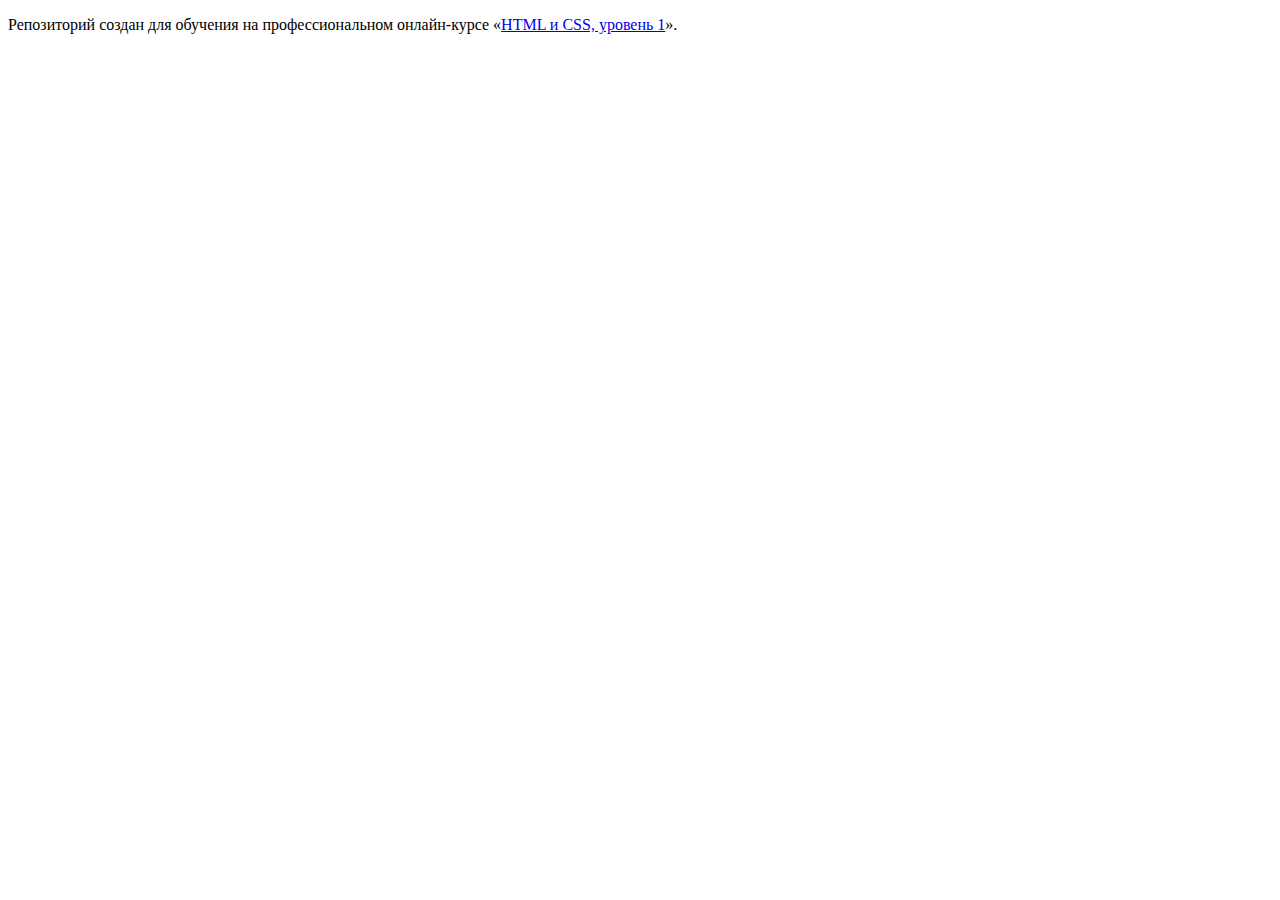
==== index.html @ 50a7f81f ":hatching_chick:" ====
<!DOCTYPE html>
<html lang="ru">
  <head>
    <meta charset="utf-8">
    <title>HTML Academy: Нёрдс</title>
  </head>
  <body>

    <p>Репозиторий создан для обучения на профессиональном онлайн‑курсе «<a href="https://htmlacademy.ru/intensive/htmlcss">HTML и CSS, уровень 1</a>».</p>

  </body>
</html>
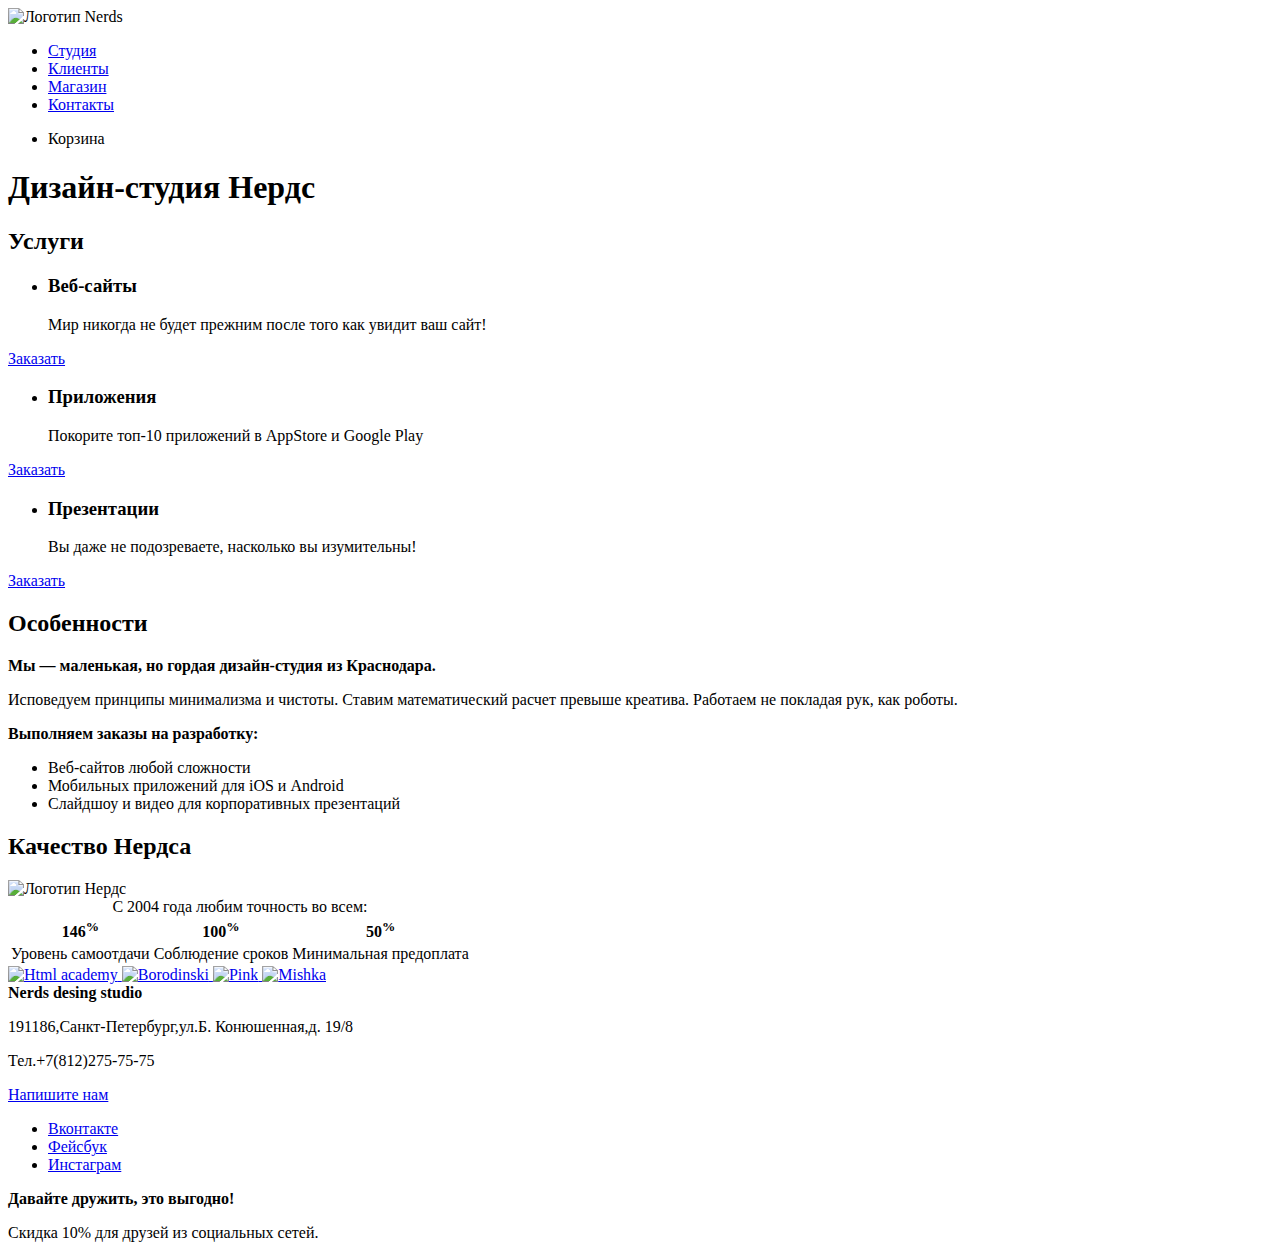
==== commit 2e3417f6: "Внес изминения в задание "2" после проверки наставника" ====
--- a/index.html
+++ b/index.html
@@ -1,12 +1,122 @@
 <!DOCTYPE html>
 <html lang="ru">
-  <head>
-    <meta charset="utf-8">
-    <title>HTML Academy: Нёрдс</title>
-  </head>
-  <body>
+<head>
+	<meta charset="UTF-8">
+	<title>Нердс</title>
+</head>
+<body>
+	<header class="main-header">
+		<nav class="main-navigation">
+			<a class="main-header-logo">
+			    <img src="#" alt="Логотип Nerds">
+			</a>
+			<ul class="site-navigation">
+				<li><a href="#">Студия</a></li>
+				<li><a href="#">Клиенты</a></li>
+				<li><a href="catalog.html">Магазин</a></li>
+				<li><a href="#">Контакты</a></li>
+			</ul>
+			<ul class="user-navigation">
+				<li class="basket-link">Корзина</li>
+			</ul>
+		</nav>		
+	</header>
+	<main class="container">
+		<h1 class="visually-hidden">Дизайн-студия Нердс</h1>
+		
+		<section class="services">
+			<h2 class="visually-hidden">Услуги</h2>
+			<ul class="services-list">
+				<li class="service">
+					<h3>Веб-сайты</h3>
+					<p>Мир никогда не будет прежним после того как увидит ваш сайт!</p>
+				</li>	
+			</ul>
+			<a class="button" href="#">Заказать</a>
+			<ul>
+				<li class="service">
+					<h3>Приложения</h3>
+					<p>Покорите топ-10 приложений в AppStore и Google Play</p>
+				</li>	
+			</ul>
+			<a class="button" href="#">Заказать</a>
+			<ul>
+				<li class="service">
+					<h3>Презентации</h3>
+					<p>Вы даже не подозреваете, насколько вы изумительны!</p>
+				</li>
+			</ul>	
+			<a class="button" href="#">Заказать</a>
+		</section>
 
-    <p>Репозиторий создан для обучения на профессиональном онлайн‑курсе «<a href="https://htmlacademy.ru/intensive/htmlcss">HTML и CSS, уровень 1</a>».</p>
+		<section class="features">
+			<h2 class="visually-hidden">Особенности</h2>
+			<b>Мы — маленькая, но гордая дизайн-студия из Краснодара.</b>
+			<p>Исповедуем принципы минимализма и чистоты. Ставим математический расчет превыше креатива. Работаем не покладая рук, как роботы.</p>
+			<b>Выполняем заказы на разработку:</b>
+			<ul>
+				<li>Веб-сайтов любой сложности</li>
+				<li>Мобильных приложений для iOS и Android</li>
+				<li>Слайдшоу и видео для корпоративных презентаций</li>
+			</ul>
+		</section>
 
-  </body>
-</html>
+		<div class="quality">
+			<h2 class="visually-hidden">Качество Нердса</h2>
+			<img src="img/index-logo.svg" alt="Логотип Нердс">
+			<table class="quality-table">
+				<caption>C 2004 года любим точность во всем:</caption>
+				<tr>
+				    <th>146<sup>%</sup></th>
+				    <th>100<sup>%</sup></th>
+				    <th>50<sup>%</sup></th>
+			    </tr>
+				<tr>
+				    <td>Уровень самоотдачи</td>
+				    <td>Соблюдение сроков</td>
+				    <td>Минимальная предоплата</td>
+				</tr>
+			</table>	
+		</div>	
+
+		<div class="sponsors">
+			<a href="https://htmlacademy.ru/intensive/htmlcss">
+				<img src="#" alt="Html academy">
+			</a>
+			<a href="#">
+			    <img src="#" alt="Borodinski">
+		    </a>
+			<a href="#">
+			    <img src="#" alt="Pink">
+		    </a>
+			<a href="#">
+			    <img src="#" alt="Mishka">
+			</a>
+		</div>
+
+		<div class="map">
+       	<div class="map_img">
+        <div class="map_contacts">
+        <div class="map_content">
+           <b>Nerds desing studio</b>
+           <p>191186,Санкт-Петербург,ул.Б. Конюшенная,д. 19/8</p>
+           <p>Тел.+7(812)275-75-75</p>
+           <a href="#" class="bottom">Напишите нам</a>
+        </div>
+        </div>
+        </div>
+        </div>
+		<footer class="main-footer">
+			<div class="footer-social">
+				<ul>
+					<li><a class="social-buton" href="#">Вконтакте</a></li>
+					<li><a class="social-buton" href="#">Фейсбук</a></li>
+					<li><a class="social-buton" href="#">Инстаграм</a></li>
+				</ul>
+				<b>Давайте дружить, это выгодно!</b>
+				<p>Скидка 10% для друзей из социальных сетей.</p>
+			</div>			
+		</footer>
+	</main>
+</body>
+</html>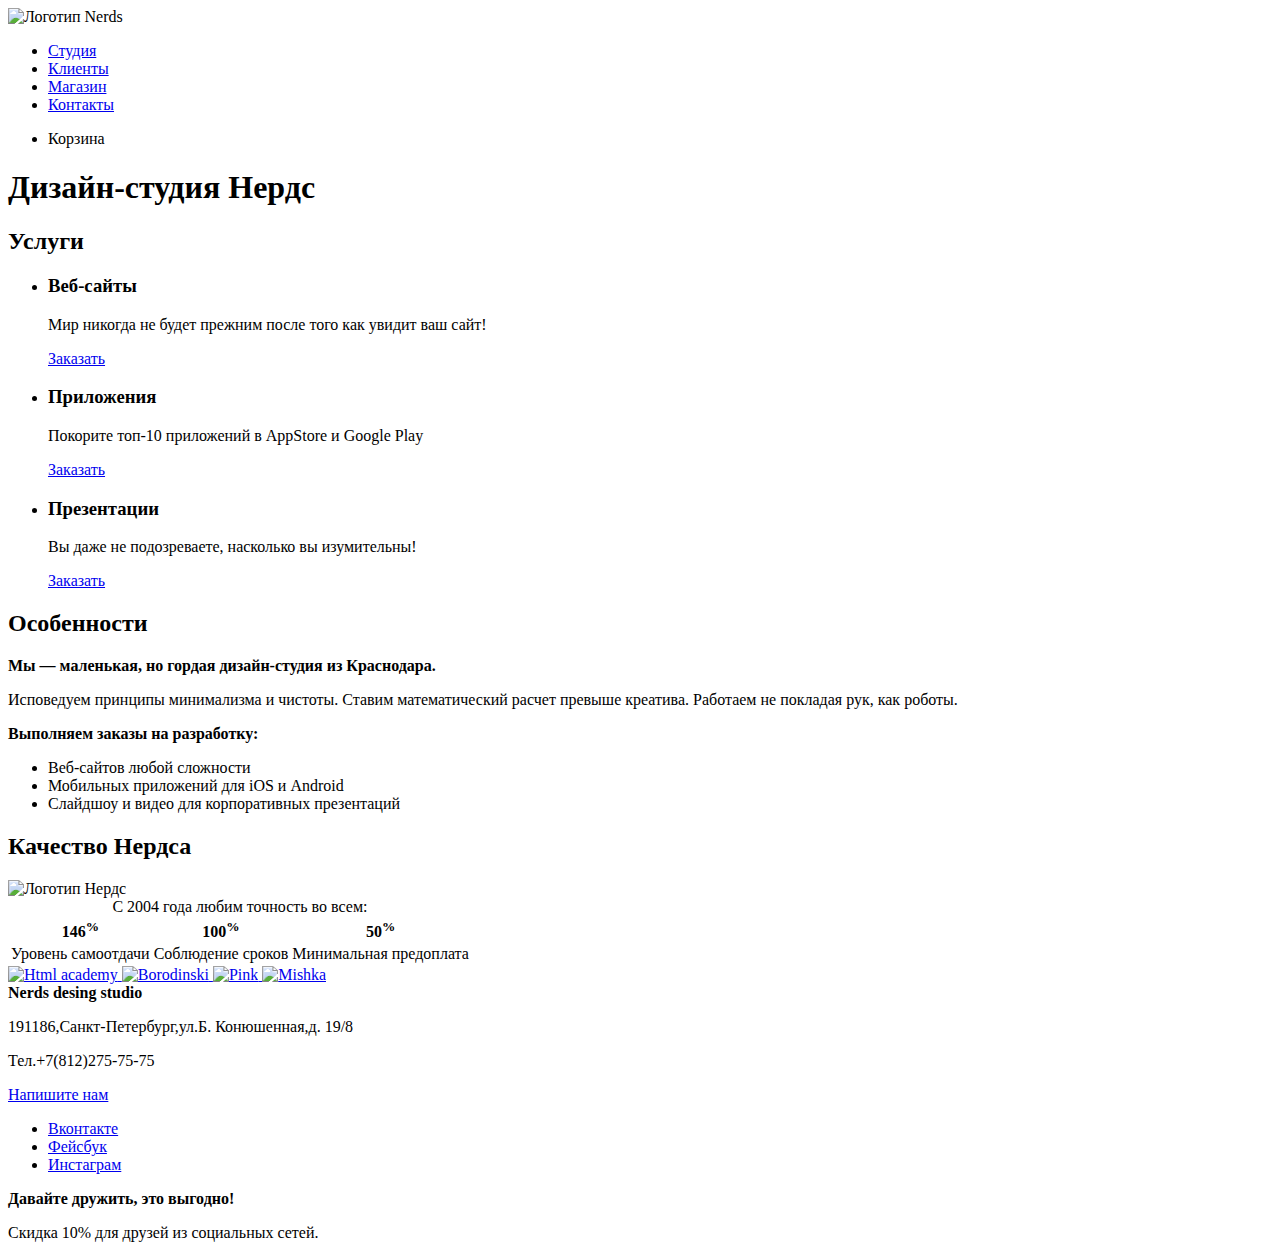
==== commit 7442306b: "добавил ссылку"Заказать" в тег ли. сделал единый список" ====
--- a/index.html
+++ b/index.html
@@ -30,23 +30,20 @@
 				<li class="service">
 					<h3>Веб-сайты</h3>
 					<p>Мир никогда не будет прежним после того как увидит ваш сайт!</p>
+					<a class="button" href="#">Заказать</a>	
 				</li>	
-			</ul>
-			<a class="button" href="#">Заказать</a>
-			<ul>
 				<li class="service">
 					<h3>Приложения</h3>
 					<p>Покорите топ-10 приложений в AppStore и Google Play</p>
+					<a class="button" href="#">Заказать</a>	
 				</li>	
-			</ul>
-			<a class="button" href="#">Заказать</a>
-			<ul>
 				<li class="service">
 					<h3>Презентации</h3>
 					<p>Вы даже не подозреваете, насколько вы изумительны!</p>
+					<a class="button" href="#">Заказать</a>	
 				</li>
 			</ul>	
-			<a class="button" href="#">Заказать</a>
+			
 		</section>
 
 		<section class="features">
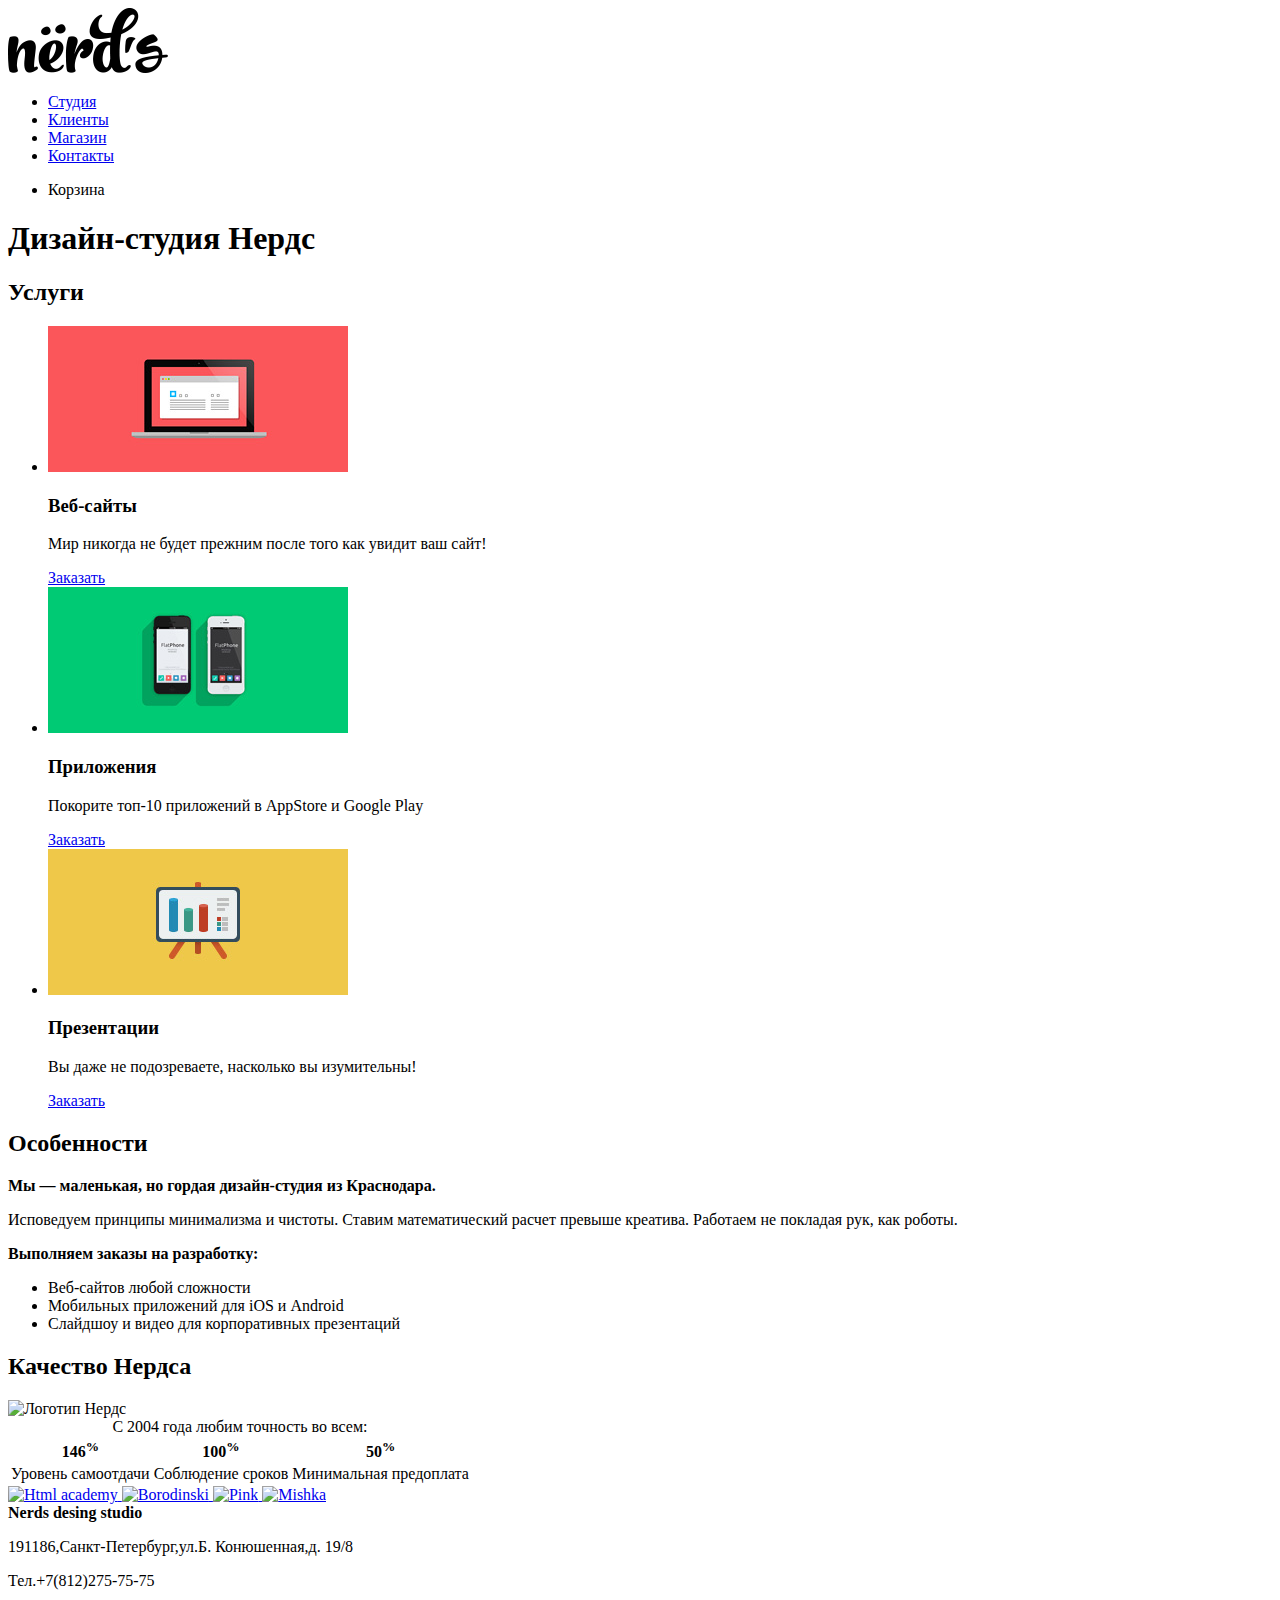
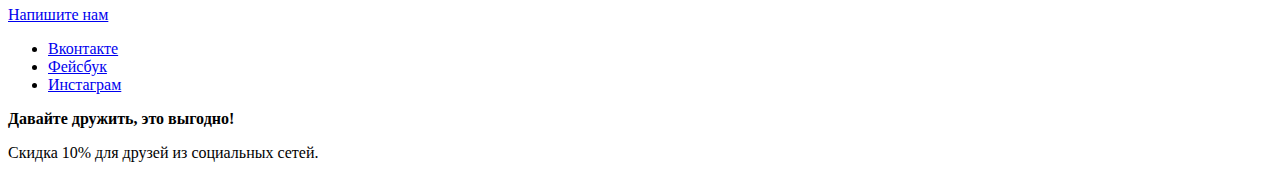
==== commit a8b2f21d: "подготовил графику проекта.Подключил контентные изображения в разметке" ====
--- a/index.html
+++ b/index.html
@@ -8,7 +8,7 @@
 	<header class="main-header">
 		<nav class="main-navigation">
 			<a class="main-header-logo">
-			    <img src="#" alt="Логотип Nerds">
+			    <img src="img/nerds-logo.png" width="160" height="65" alt="Логотип Nerds">
 			</a>
 			<ul class="site-navigation">
 				<li><a href="#">Студия</a></li>
@@ -28,16 +28,19 @@
 			<h2 class="visually-hidden">Услуги</h2>
 			<ul class="services-list">
 				<li class="service">
+					<img src="img/web-site.png" width="300" height="146" alt="web-site">
 					<h3>Веб-сайты</h3>
 					<p>Мир никогда не будет прежним после того как увидит ваш сайт!</p>
 					<a class="button" href="#">Заказать</a>	
 				</li>	
 				<li class="service">
+					<img src="img/applications.png" width="300" height="146" alt="applications">
 					<h3>Приложения</h3>
 					<p>Покорите топ-10 приложений в AppStore и Google Play</p>
 					<a class="button" href="#">Заказать</a>	
 				</li>	
 				<li class="service">
+					<img src="img/presentations.png" width="300" height="146" alt="presentations">
 					<h3>Презентации</h3>
 					<p>Вы даже не подозреваете, насколько вы изумительны!</p>
 					<a class="button" href="#">Заказать</a>	
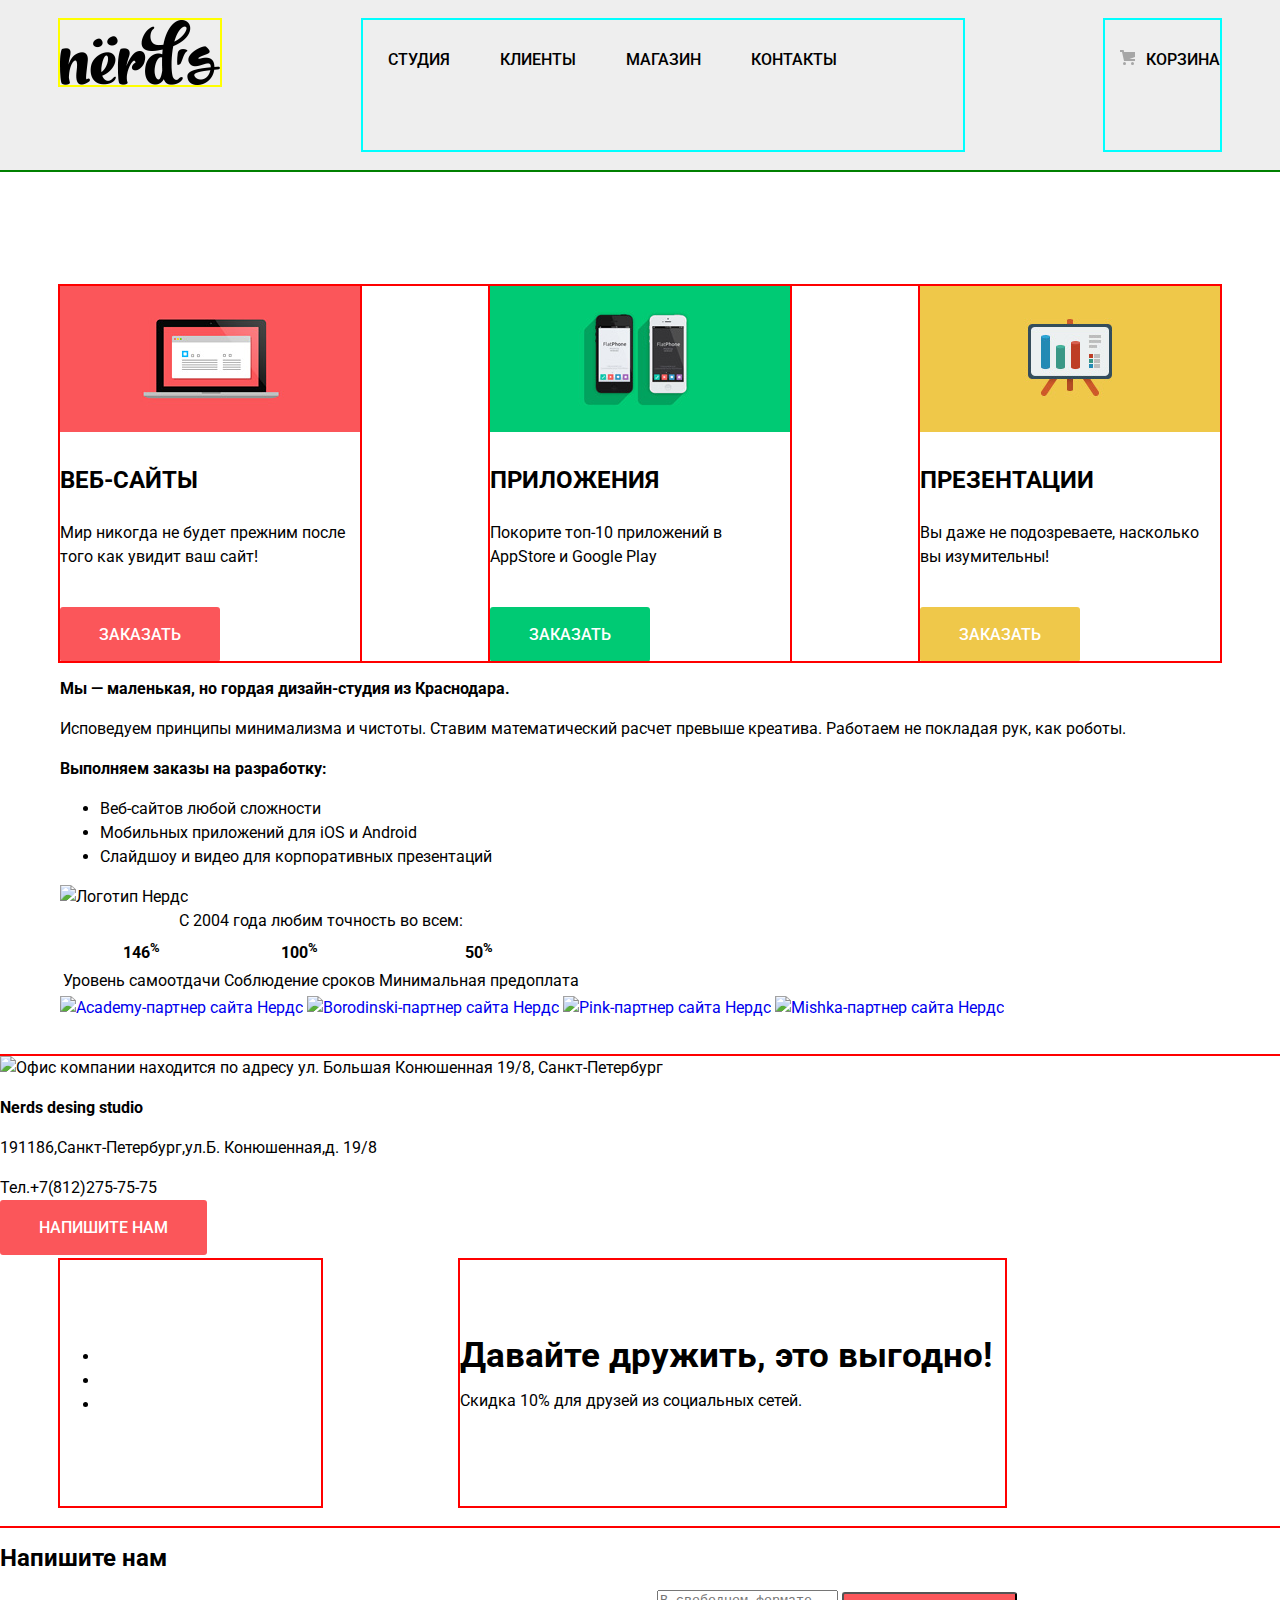
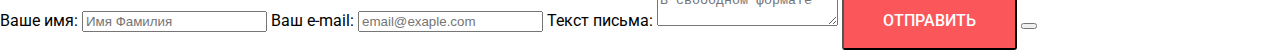
==== commit ee307411: "изминил контейнер" ====
--- a/index.html
+++ b/index.html
@@ -1,54 +1,57 @@
 <!DOCTYPE html>
 <html lang="ru">
 <head>
-	<meta charset="UTF-8">
+    <meta charset="UTF-8">
 	<title>Нердс</title>
+	<link href="https://fonts.googleapis.com/css?family=Roboto:400,500,700&amp;subset=cyrillic" rel="stylesheet">
+	<link rel="stylesheet" href="css/normalize.css">
+	<link rel="stylesheet" href="css/style.css">
 </head>
 <body>
 	<header class="main-header">
+		<div class="container">
 		<nav class="main-navigation">
 			<a class="main-header-logo">
 			    <img src="img/nerds-logo.png" width="160" height="65" alt="Логотип Nerds">
 			</a>
-			<ul class="site-navigation">
+			<ul class="navigation">
 				<li><a href="#">Студия</a></li>
 				<li><a href="#">Клиенты</a></li>
 				<li><a href="catalog.html">Магазин</a></li>
-				<li><a href="#">Контакты</a></li>
+				<li><a href="#contacts">Контакты</a></li>
 			</ul>
-			<ul class="user-navigation">
-				<li class="basket-link">Корзина</li>
+			<ul class="navigation-cart">
+				<li><a class="shopping-basket" href="#">Корзина</a></li>
 			</ul>
-		</nav>		
+		</nav>	
+		</div>	
 	</header>
-	<main class="container">
+	<main>
+		<div class="container">
 		<h1 class="visually-hidden">Дизайн-студия Нердс</h1>
-		
 		<section class="services">
-			<h2 class="visually-hidden">Услуги</h2>
+		    <h2 class="visually-hidden">Услуги</h2>
 			<ul class="services-list">
 				<li class="service">
 					<img src="img/web-site.png" width="300" height="146" alt="web-site">
 					<h3>Веб-сайты</h3>
 					<p>Мир никогда не будет прежним после того как увидит ваш сайт!</p>
-					<a class="button" href="#">Заказать</a>	
+					<a class="button button-red" href="#">Заказать</a>	
 				</li>	
 				<li class="service">
 					<img src="img/applications.png" width="300" height="146" alt="applications">
 					<h3>Приложения</h3>
 					<p>Покорите топ-10 приложений в AppStore и Google Play</p>
-					<a class="button" href="#">Заказать</a>	
+					<a class="button button-green" href="#">Заказать</a>	
 				</li>	
 				<li class="service">
 					<img src="img/presentations.png" width="300" height="146" alt="presentations">
 					<h3>Презентации</h3>
 					<p>Вы даже не подозреваете, насколько вы изумительны!</p>
-					<a class="button" href="#">Заказать</a>	
+					<a class="button button-orange" href="#">Заказать</a>	
 				</li>
 			</ul>	
-			
 		</section>
-
 		<section class="features">
 			<h2 class="visually-hidden">Особенности</h2>
 			<b>Мы — маленькая, но гордая дизайн-студия из Краснодара.</b>
@@ -60,7 +63,6 @@
 				<li>Слайдшоу и видео для корпоративных презентаций</li>
 			</ul>
 		</section>
-
 		<div class="quality">
 			<h2 class="visually-hidden">Качество Нердса</h2>
 			<img src="img/index-logo.svg" alt="Логотип Нердс">
@@ -78,45 +80,64 @@
 				</tr>
 			</table>	
 		</div>	
-
 		<div class="sponsors">
 			<a href="https://htmlacademy.ru/intensive/htmlcss">
-				<img src="#" alt="Html academy">
+				<img src="#" alt="Academy-партнер сайта Нердс">
 			</a>
 			<a href="#">
-			    <img src="#" alt="Borodinski">
+			    <img src="#" alt="Borodinski-партнер сайта Нердс">
 		    </a>
 			<a href="#">
-			    <img src="#" alt="Pink">
+			    <img src="#" alt="Pink-партнер сайта Нердс">
 		    </a>
 			<a href="#">
-			    <img src="#" alt="Mishka">
+			    <img src="#" alt="Mishka-партнер сайта Нердс">
 			</a>
 		</div>
-
-		<div class="map">
-       	<div class="map_img">
-        <div class="map_contacts">
-        <div class="map_content">
-           <b>Nerds desing studio</b>
-           <p>191186,Санкт-Петербург,ул.Б. Конюшенная,д. 19/8</p>
-           <p>Тел.+7(812)275-75-75</p>
-           <a href="#" class="bottom">Напишите нам</a>
+	</main>
+		<footer class="main-footer">
+		<div class="modal-map-contacts">
+		<div class="modal-map">
+            <h2 class="visually-hidden">Как к нам добраться</h2>
+            <p>
+              <img src="img/mapa.jpg" width="1440" height="416" alt="Офис компании находится по адресу ул. Большая Конюшенная 19/8, Санкт-Петербург">
+           </p>
+        </div>  
+        <div class="map_contacts" id="contacts">
+            <b>Nerds desing studio</b>
+            <p>191186,Санкт-Петербург,ул.Б. Конюшенная,д. 19/8</p>
+            <p>Тел.+7(812)275-75-75</p>
+            <a href="#" class="button">Напишите нам</a>	
         </div>
         </div>
-        </div>
-        </div>
-		<footer class="main-footer">
-			<div class="footer-social">
-				<ul>
-					<li><a class="social-buton" href="#">Вконтакте</a></li>
-					<li><a class="social-buton" href="#">Фейсбук</a></li>
-					<li><a class="social-buton" href="#">Инстаграм</a></li>
-				</ul>
+		<div class="container">
+		<div class="footer-social">
+			<ul>
+				<li><a class="social-buton" href="#" aria-label="Нердс,мы есть Вконтакте"></a></li>
+				<li><a class="social-buton" href="#" aria-label="Нердс,мы есть на Фейсбуке"></a></li>
+				<li><a class="social-buton" href="#" aria-label="Нердс,мы есть в Инстаграме"></a></li>
+			</ul>
+	    </div>
+		<div class="footer-copyright">
 				<b>Давайте дружить, это выгодно!</b>
 				<p>Скидка 10% для друзей из социальных сетей.</p>
-			</div>			
+		</div>
+		</div>			
 		</footer>
-	</main>
+		<div class="feedback">
+        	<h2>Напишите нам</h2>
+        	<form class="feedback-form" action="#" method="post">
+        		<label for="feedback-name">Ваше имя:</label>
+        		<input id="feedback-name" type="text" name="text" value="" placeholder="Имя Фамилия">
+        		<label for="feedback-email">Ваш e-mail:</label>
+        		<input id="feedback-email" type="email" name="email" value="" placeholder="email@exaple.com">
+        		<label for="feedback-text">Текст письма:</label>
+        		<textarea id="feedback-text" placeholder="В свободном формате"></textarea>
+        		<button class="button" type="submit">Отправить</button>
+        		<button class="close" type="button">
+        			<span class="visually-hidden">:Закрыть</span>
+        		</button>
+        	</form>
+        </div>
 </body>
 </html>--- a/css/style.css
+++ b/css/style.css
@@ -0,0 +1,327 @@
+*,
+*::before,
+*::after {
+    box-sizing: inherit;
+}
+html {
+    box-sizing: border-box;
+}
+.visually-hidden:not(:focus):not(:active),
+input[type="checkbox"].visually-hidden,
+input[type="radio"].visually-hidden {
+  position: absolute;
+
+  width: 1px;
+  height: 1px;
+  margin: -1px;
+  border: 0;
+  padding: 0;
+
+  white-space: nowrap;
+
+  clip-path: inset(100%);
+  clip: rect(0 0 0 0);
+  overflow: hidden;
+}
+body {
+    margin: 0;
+    font-family: "Roboto", Arial, sans-serif;
+    font-size: 16px;
+    line-height: 24px;
+    color: #000000;
+    text-transform: none;
+    background-color: #ffffff;
+}
+a { 
+    text-decoration: none;	
+}
+.main-navigation {
+	font-size: 16px;
+	line-height: 30px;
+	font-weight: 500;
+	color: #000000;
+	text-transform: uppercase;
+	background-color: #eeeeee;
+}	
+.navigation,
+.navigation-cart,
+.services-list {
+	list-style: none;
+}
+.navigation a,
+.navigation-cart a {
+	display: block;
+	padding:25px 25px;
+	color: #000000;
+}
+.navigation a:hover,
+.navigation-cart a:hover {
+    color: #fb565a;
+}
+.navigation a:active,
+.navigation-cart a:active {
+    color: rgba(0, 0, 0, 0.3);
+}
+.navigation
+a.current {
+    border-bottom: 2px solid #fb565a;
+    padding: 0 0 12 0px;
+}
+.services h3 {
+	position: relative;
+	font-size: 24px;
+	line-height: 30px;
+	text-align: left;
+	font-weight: 700;
+    margin-top: 26px;
+	text-transform: uppercase;
+}
+.services p {
+	text-align: left;
+	font-weight: 400;
+    margin-top: 26px;
+    margin-bottom: 54px;
+}
+.button {
+	font: inherit;
+	font-size: 16px;
+	line-height: 18px;
+	padding: 18px 39px;
+	border-radius: 3px;
+	text-align: center;
+	font-weight: 500;
+	color: #ffffff;
+	text-transform: uppercase; 
+    background-color: #fb565a;
+}
+.button-red {
+	background-color: #fb565a;
+}
+.button-green {
+	background-color: #00ca74;
+}
+.button-orange {
+	background-color: #efc84a;
+}
+a.button-red:hover {
+	background-color: #e74246;
+}
+a.button-red:active {
+	color: rgba(255, 255, 255, 0.3);
+	box-shadow: inset 0px 3px 0 0 rgba(0, 1, 1, 0.1);
+	background-color: #d7373b;
+}
+a.button-green:hover {
+	background-color: #00bc6c;
+}
+a.button-green:active {
+	color: rgba(255, 255, 255, 0.3);
+	box-shadow: inset 0px 3px 0 0 rgba(0, 1, 1, 0.1);	
+	background-color: #00aa62;
+}
+a.button-orange:hover {
+	background-color: #eab534;
+}
+a.button-orange:active {
+	color: rgba(255, 255, 255, 0.3);
+	box-shadow: inset 0px 3px 0 0 rgba(0, 1, 1, 0.1);	
+	background-color: #e5a722;
+}
+.footer-copyright b {
+	font-size: 35px;
+	line-height: 35px;
+	font-weight: 700;
+	text-align: left;
+}
+.footer-copyright p {
+	font-size: 16px;
+	line-height: 22px;
+	font-weight: 400;
+	text-align: left;
+}
+
+       /*Вторая страница*/
+
+.main-navigation h1 {
+	font-size: 54px;
+	line-height: 54px;
+	font-weight: 500;
+	text-align: center;
+}
+.product-filter fieldset {
+	border: none;
+}
+.product-filter legend {
+	font-size: 18px;
+	line-height: 30px;
+	text-align: left;
+	font-weight: 700;
+	text-transform: uppercase;
+}
+.product-filter ul {
+	list-style: none;
+	line-height: 20px;
+}
+.filter-option {
+	font-size: 16px;
+	line-height: 20px;
+	font-weight: 400;
+	color: #283136;
+}
+.filter input:hover + label {
+    color: #4d4d4d;
+}
+..filter input:disabled + label {
+    color: rgba(40, 49, 54, 0.3);
+    opacity: 0.5;
+}
+.filter button {
+	font-size: 16px;
+	line-height: 18px;
+	font-weight: 500;
+	text-align: center;
+	background-color: #eeeeee;
+	text-transform: uppercase;
+}
+.filter button:hover {
+	background-color: #dfdfdf;
+}
+.filter button:active {
+	background-color: #d5d5d5;
+	color: rgba(0, 0, 0, 0.3);
+	box-shadow: inset 0px 3px 0 0 rgba(0, 1, 1, 0.1);
+}
+.template-site {
+	margin: 0 auto;
+    width: 640px;
+    line-height: 1px;
+}
+.template-site p {
+	font-size: 16px;
+	line-height: 18px;
+	font-weight: 400;
+	text-align: center;
+	color: #666666;
+}
+.template-site a {
+	font-size: 17.5px;
+	line-height: 31.5px;
+	font-weight: 700;
+	text-align: center;
+	color: #000000;
+	text-transform: uppercase;
+}
+a.price {
+	font-size: 16px;
+	line-height: 18px;
+	text-align: center;
+	font-size: 500;
+	text-transform: uppercase;
+	color: #ffffff;
+	background-color: #fb565a;
+}
+a.price:hover {
+	background-color: #e74246;
+}
+a.price:active {
+	background-color: #d7373b;
+	box-shadow: inset 0px 3px 0 0 rgba(0, 1, 1, 0.1);
+}
+.main-header {
+	margin-bottom: 80px;
+	min-height: 130px;
+	outline: 2px solid green;
+	background-color: #eeeeee;
+}
+.main-navigation {
+	display: flex;
+	justify-content: space-between;
+	min-height: 130px;
+}
+.main-header-logo {
+	width: 160px;
+	height: 65px;
+	margin-right: px;
+	outline: 2px solid yellow;
+}
+.navigation {
+	display: flex;
+	flex-wrap: wrap;
+	width: 600px;
+	margin: 0;
+	padding: 0;
+	outline: 2px solid aqua;
+	min-height: 70px;
+}
+.navigation-cart .shopping-basket {
+	padding-left: 41px;
+	position: relative;
+}
+.shopping-basket::before {
+  display: block;
+  content: "";
+  position: absolute;
+  width: 15px;
+  height: 15px;
+  top: 30px;
+  left: 15px; 
+  background-image: url("../img/cart-icon.svg");
+}
+
+.navigation-cart {
+	display: flex;
+	max-width: 115px;
+	margin: 0;
+	padding: 0;
+	outline: 2px solid aqua;
+	min-height: 70px;
+}
+.container {
+	width: 1200px;
+	margin: 0 auto;
+    padding: 20px;
+}
+.services-list {
+	display: flex;
+	justify-content: space-between;
+    padding: 0;
+    list-style: none;
+
+	outline: 2px solid red;
+	min-height: 190px;
+}
+.service {
+	outline: 2px solid red;
+	width: 300px;
+	height: 375px;
+}
+.main-footer {
+	padding:0;
+	margin-top:0;
+	outline: 2px solid red;
+    min-height: 217px; 
+}
+.main-footer .container {
+	display: flex;
+}
+.footer-social {
+ 	width: 261px;
+ 	padding: 69px 139px 70px 0px;
+ 	margin: 0;
+ 	margin-right: 139px;
+ 	min-height: 79px;
+ 	outline: 2px solid red;
+ }
+.footer-copyright {
+ 	width: 545px;
+ 	padding: 78px 0px; 
+ 	margin: 0;
+ 	min-height: 63px;
+ 	outline: 2px solid red;
+ }
+
+/*Задание 78*/
+img {
+	max-width: 100%;
+	height: auto;
+}
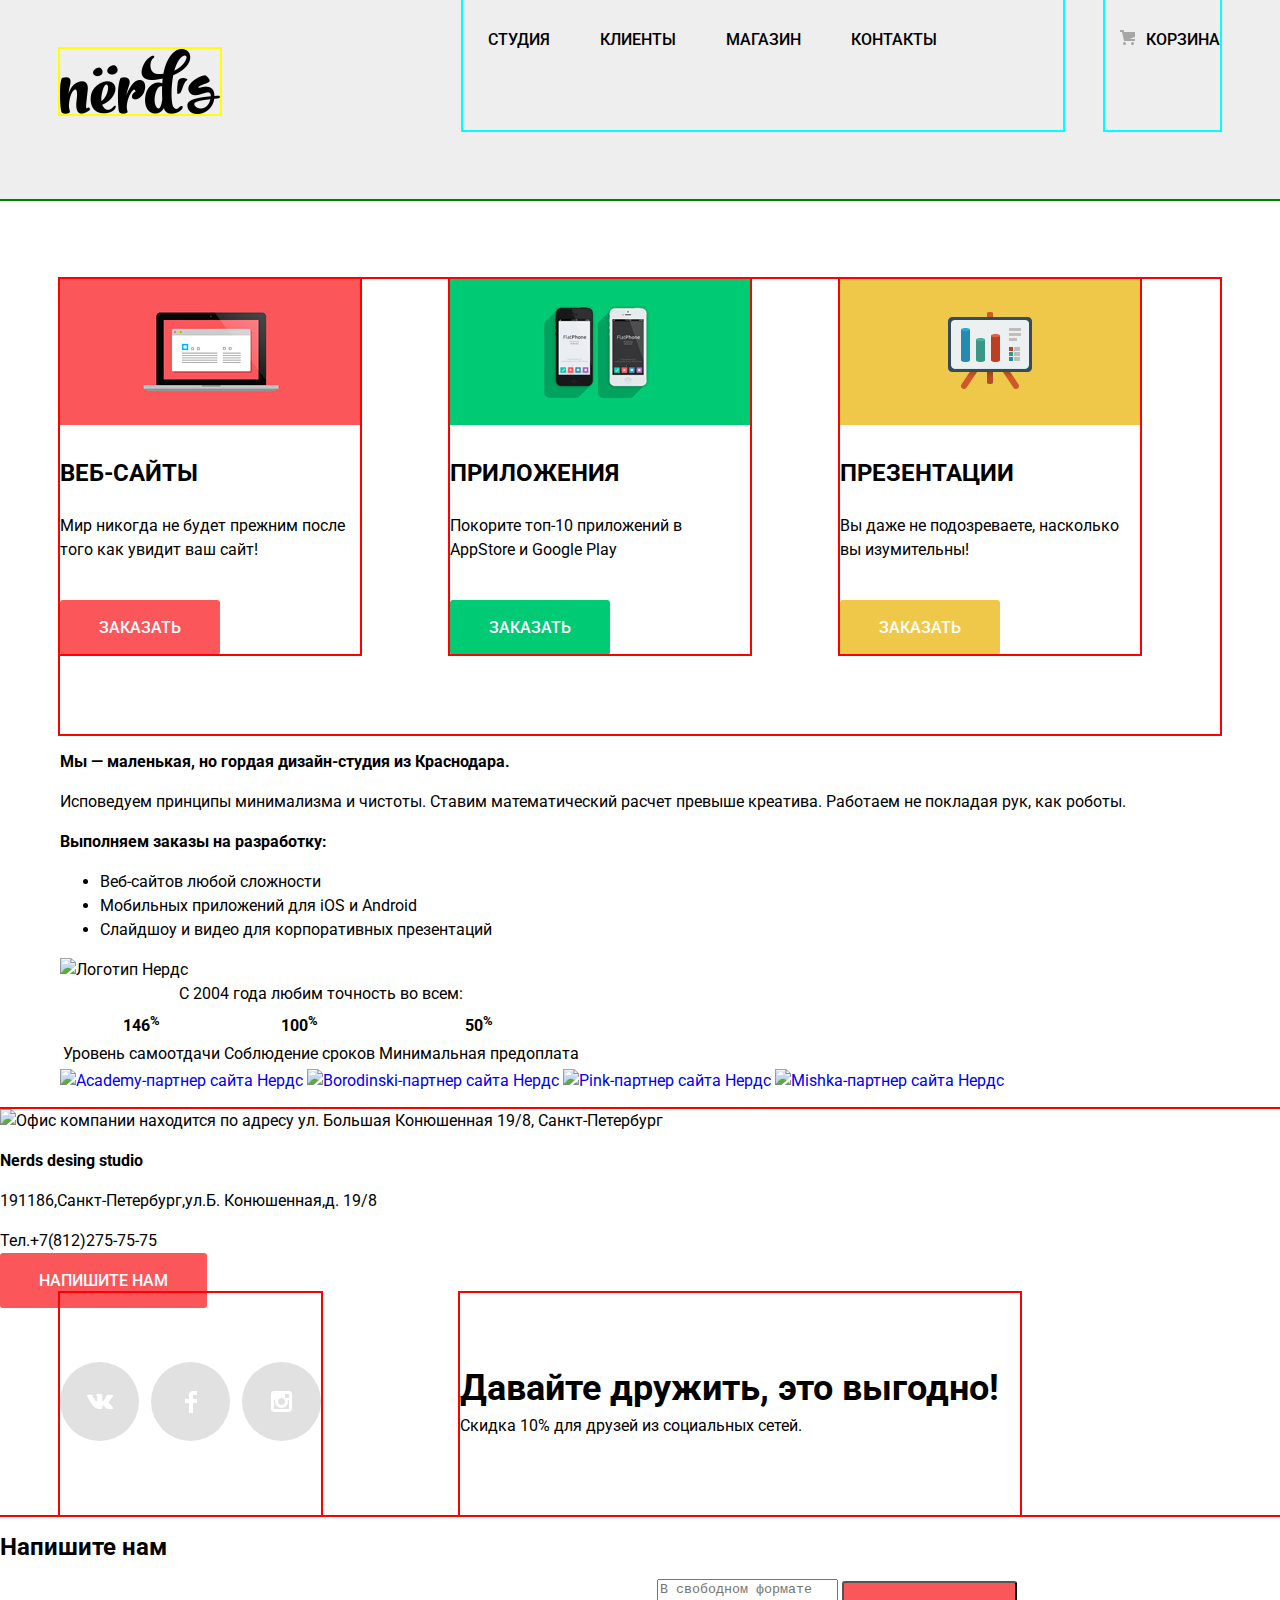
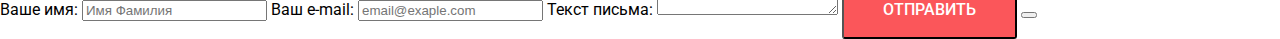
==== commit 5c5e50af: "внесение  декоративных элементов" ====
--- a/index.html
+++ b/index.html
@@ -31,6 +31,7 @@
 		<h1 class="visually-hidden">Дизайн-студия Нердс</h1>
 		<section class="services">
 		    <h2 class="visually-hidden">Услуги</h2>
+		    <div class="services-web-site">
 			<ul class="services-list">
 				<li class="service">
 					<img src="img/web-site.png" width="300" height="146" alt="web-site">
@@ -50,7 +51,8 @@
 					<p>Вы даже не подозреваете, насколько вы изумительны!</p>
 					<a class="button button-orange" href="#">Заказать</a>	
 				</li>
-			</ul>	
+			</ul>
+			</div>	
 		</section>
 		<section class="features">
 			<h2 class="visually-hidden">Особенности</h2>
@@ -94,6 +96,7 @@
 			    <img src="#" alt="Mishka-партнер сайта Нердс">
 			</a>
 		</div>
+	</div>
 	</main>
 		<footer class="main-footer">
 		<div class="modal-map-contacts">
@@ -113,13 +116,13 @@
 		<div class="container">
 		<div class="footer-social">
 			<ul>
-				<li><a class="social-buton" href="#" aria-label="Нердс,мы есть Вконтакте"></a></li>
-				<li><a class="social-buton" href="#" aria-label="Нердс,мы есть на Фейсбуке"></a></li>
-				<li><a class="social-buton" href="#" aria-label="Нердс,мы есть в Инстаграме"></a></li>
+				<li><a class="social-button" href="#" aria-label="Нердс,мы есть Вконтакте"><svg xmlns="http://www.w3.org/2000/svg" width="26" height="15" viewBox="0 0 26 15"><path fill="#FFF" d="M16.138 11.51c.956-.309 2.18 2.04 3.483 2.939.978.681 1.727.534 1.727.534l3.473-.05s1.815-.112.957-1.554c-.071-.12-.503-1.069-2.585-3.022-2.177-2.043-1.882-1.712.739-5.244 1.597-2.153 2.236-3.468 2.036-4.028-.192-.539-1.365-.399-1.365-.399L20.69.713c-.381.001-.704.119-.851.515-.003.004-.621 1.666-1.445 3.079-1.741 2.989-2.436 3.148-2.724 2.961-.661-.433-.494-1.737-.494-2.664 0-2.897.432-4.105-.846-4.417-.427-.104-.739-.172-1.828-.182-1.392-.021-2.574 0-3.244.329-.445.223-.786.712-.579.74.26.035.843.16 1.155.586.401.552.389 1.789.389 1.789s.229 3.411-.54 3.834c-.528.29-1.25-.302-2.803-3.016-.793-1.388-1.392-2.922-1.392-2.922s-.116-.285-.326-.441c-.25-.185-.6-.244-.6-.244L.848.684S.29.7.085.946c-.182.218-.015.668-.015.668s2.909 6.881 6.203 10.347c3.02 3.182 6.452 2.971 6.452 2.971h1.555s.469-.054.709-.312c.224-.24.214-.691.214-.691s-.031-2.109.935-2.419z"/></svg></a></li>
+				<li><a class="social-button" href="#" aria-label="Нердс,мы есть на Фейсбуке"><svg xmlns="http://www.w3.org/2000/svg" width="12" height="22" viewBox="0 0 12 22"><path fill="#FFF" d="M12 4V0H8a4 4 0 0 0-4 4v4H0v4h4v10h4V12h4V8H8V4h4z"/></svg></a></li>
+				<li><a class="social-button" href="#" aria-label="Нердс,мы есть в Инстаграме"><svg xmlns="http://www.w3.org/2000/svg" width="21" height="21" viewBox="0 0 21 21"><path fill="#FFF" d="M18 0H3C1.35 0 0 1.35 0 3v15c0 1.65 1.35 3 3 3h15c1.65 0 3-1.35 3-3V3c0-1.65-1.35-3-3-3zm-7.5 7c1.93 0 3.5 1.57 3.5 3.5S12.43 14 10.5 14 7 12.43 7 10.5 8.57 7 10.5 7zM18 18H3V9h1.181A6.504 6.504 0 0 0 4 10.5a6.5 6.5 0 1 0 13 0 6.45 6.45 0 0 0-.181-1.5H18v9zm0-11h-4V3h4v4z"/></svg></a></li>
 			</ul>
 	    </div>
 		<div class="footer-copyright">
-				<b>Давайте дружить, это выгодно!</b>
+				<b>Давайте дружить,   это выгодно!</b>
 				<p>Скидка 10% для друзей из социальных сетей.</p>
 		</div>
 		</div>			
--- a/css/style.css
+++ b/css/style.css
@@ -127,20 +127,7 @@
 	box-shadow: inset 0px 3px 0 0 rgba(0, 1, 1, 0.1);	
 	background-color: #e5a722;
 }
-.footer-copyright b {
-	font-size: 35px;
-	line-height: 35px;
-	font-weight: 700;
-	text-align: left;
-}
-.footer-copyright p {
-	font-size: 16px;
-	line-height: 22px;
-	font-weight: 400;
-	text-align: left;
-}
-
-       /*Вторая страница*/
+      /*Вторая страница*/
 
 .main-navigation h1 {
 	font-size: 54px;
@@ -235,13 +222,13 @@
 }
 .main-navigation {
 	display: flex;
-	justify-content: space-between;
+    justify-content: space-between;
 	min-height: 130px;
 }
 .main-header-logo {
 	width: 160px;
 	height: 65px;
-	margin-right: px;
+	margin: 49px 200px 85px 0px;
 	outline: 2px solid yellow;
 }
 .navigation {
@@ -250,8 +237,9 @@
 	width: 600px;
 	margin: 0;
 	padding: 0;
+	padding-right: 50px;
 	outline: 2px solid aqua;
-	min-height: 70px;
+	height: 130px;
 }
 .navigation-cart .shopping-basket {
 	padding-left: 41px;
@@ -274,12 +262,12 @@
 	margin: 0;
 	padding: 0;
 	outline: 2px solid aqua;
-	min-height: 70px;
+	height: 130px;
 }
 .container {
 	width: 1200px;
 	margin: 0 auto;
-    padding: 20px;
+    padding: 0 20px;
 }
 .services-list {
 	display: flex;
@@ -294,6 +282,8 @@
 	outline: 2px solid red;
 	width: 300px;
 	height: 375px;
+	margin-right: 80px;
+	margin-bottom: 80px;
 }
 .main-footer {
 	padding:0;
@@ -303,6 +293,15 @@
 }
 .main-footer .container {
 	display: flex;
+}
+.footer-social ul {
+    display: flex;
+    flex-wrap: wrap;
+    justify-content: space-between;
+    list-style: none;
+    width: 261px;
+    margin: 0 auto;
+    padding: 0;
 }
 .footer-social {
  	width: 261px;
@@ -313,14 +312,43 @@
  	outline: 2px solid red;
  }
 .footer-copyright {
- 	width: 545px;
+ 	width: 560px;
  	padding: 78px 0px; 
  	margin: 0;
  	min-height: 63px;
  	outline: 2px solid red;
  }
-
-/*Задание 78*/
+ .footer-copyright b {
+	font-size: 36px;
+	line-height: 35px;
+	font-weight: 700;
+	text-align: left;
+	width: 550px;
+}
+.footer-copyright p {
+	font-size: 16px;
+	line-height: 22px;
+	margin: 8px 0 0;
+	font-weight: 400;
+	text-align: left;
+}
+.social-button {
+	display: flex;
+	align-items: center;
+    justify-content: center;
+    width: 79px;
+    height: 79px;
+    border-radius: 50%;
+
+  background-color: #e1e1e1;
+}
+.social-button:hover {
+  background-color: #e74246;
+}
+.social-button:focus {
+  background-color: #d7373b;
+  box-shadow: inset 0px 3px 0 0 rgba(0, 1, 1, 0.1);
+}
 img {
 	max-width: 100%;
 	height: auto;
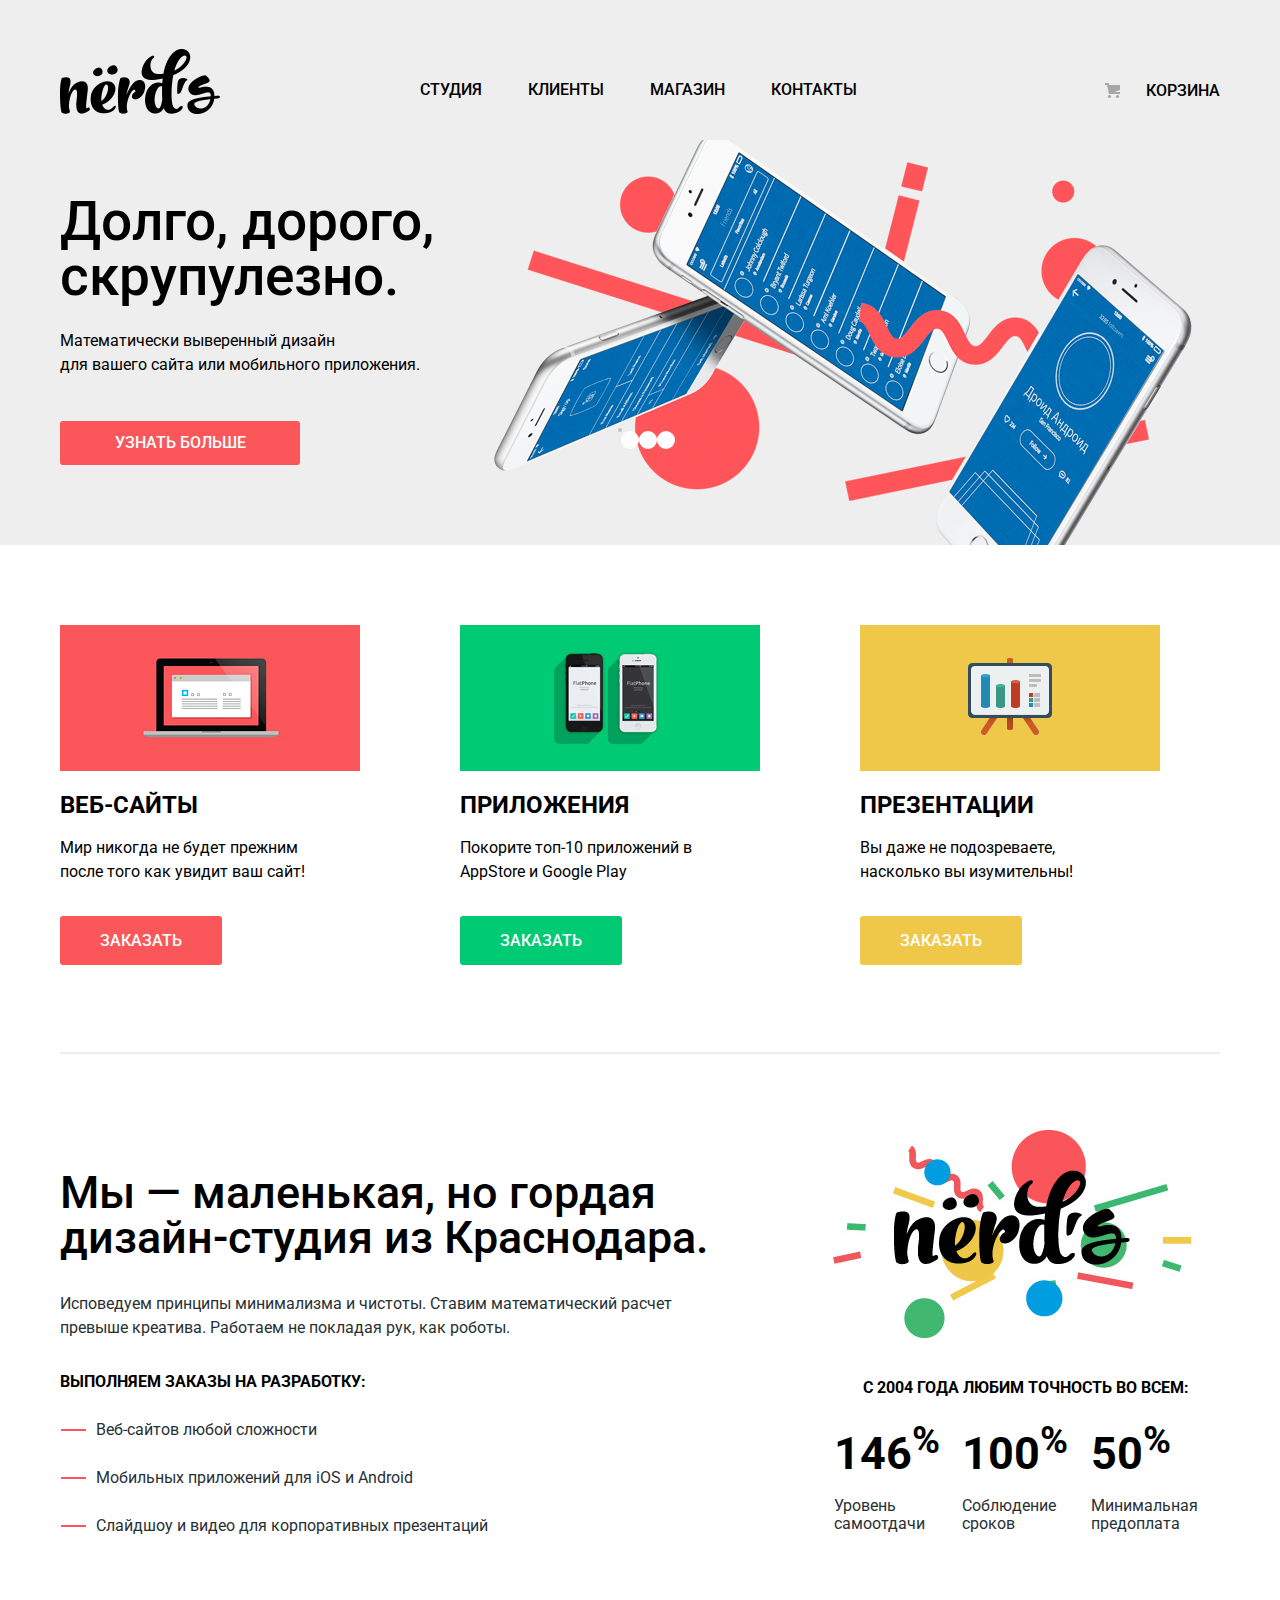
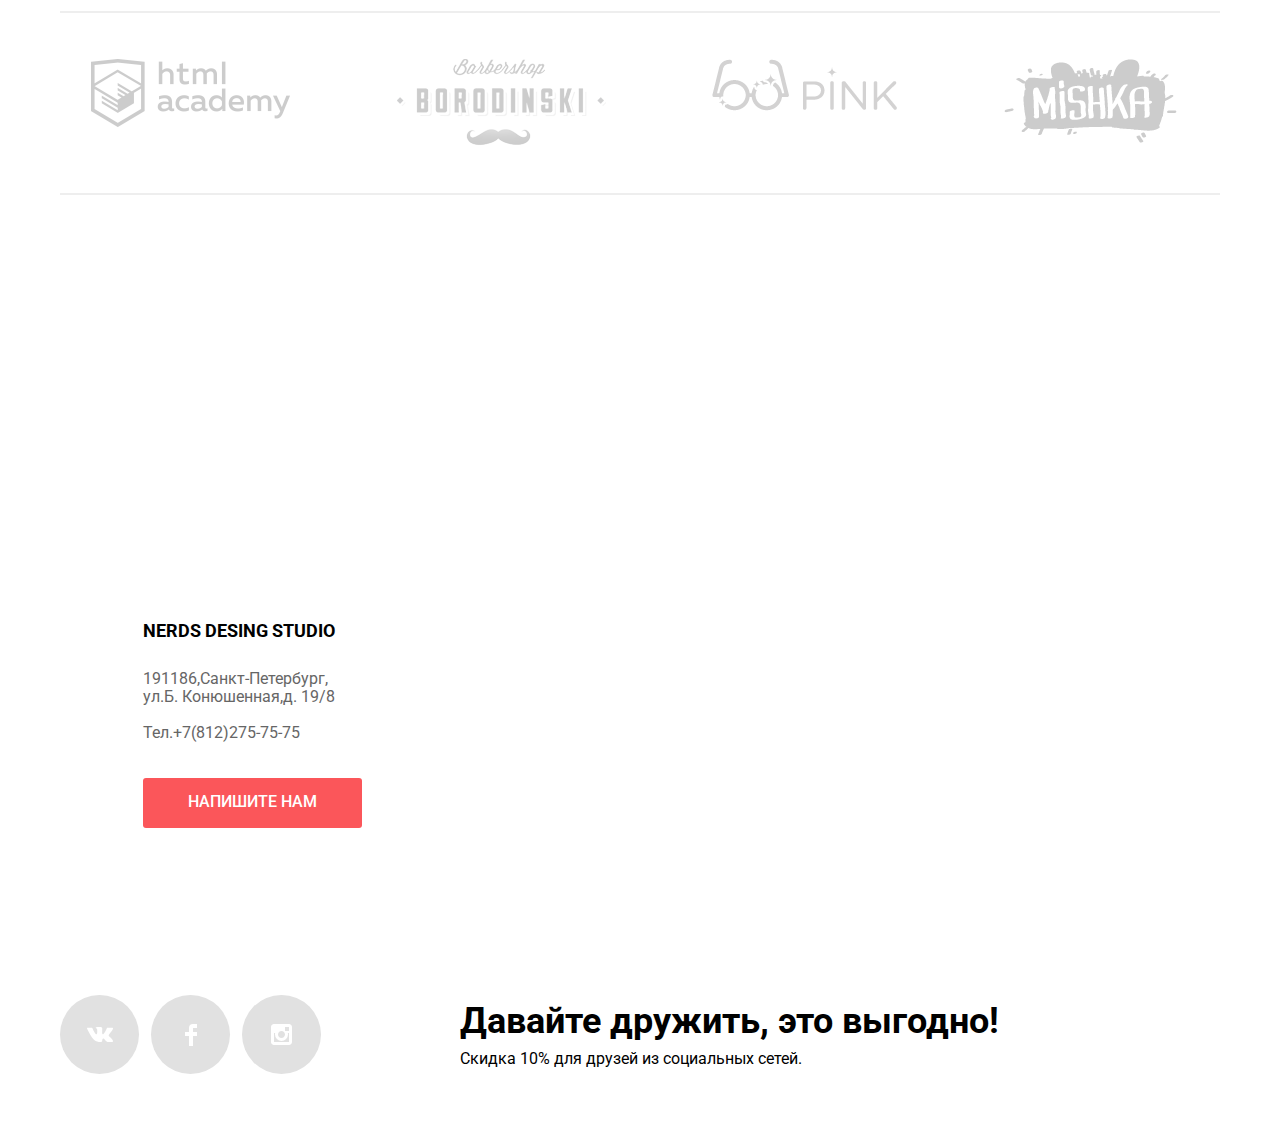
==== commit 3a82c167: "1" ====
--- a/index.html
+++ b/index.html
@@ -18,7 +18,7 @@
 				<li><a href="#">Студия</a></li>
 				<li><a href="#">Клиенты</a></li>
 				<li><a href="catalog.html">Магазин</a></li>
-				<li><a href="#contacts">Контакты</a></li>
+				<li><a href="#contadcts">Контакты</a></li>
 			</ul>
 			<ul class="navigation-cart">
 				<li><a class="shopping-basket" href="#">Корзина</a></li>
@@ -26,6 +26,36 @@
 		</nav>	
 		</div>	
 	</header>
+	<section class="slider">
+        <div class="container">
+        <h2 class="visually-hidden">Преимущества</h2>
+        <input class="visually-hidden" type="radio" id="product-1" name="toggle" checked>
+        <input class="visually-hidden" type="radio" id="product-2" name="toggle">
+        <input class="visually-hidden" type="radio" id="product-3" name="toggle">
+        <div class="slider-controls">
+          <label class="slider-controls-item slider-controls-item--1" for="product-1">Первый</label>
+          <label class="slider-controls-item slider-controls-item--2" for="product-2">Второй</label>
+          <label class="slider-controls-item slider-controls-item--3" for="product-3">Третий</label>
+        </div>
+        <ul class="slider-list">
+          <li class="slider-item">
+            <h3>Долго, дорого,<br> скрупулезно.</h3>
+            <p>Математически выверенный дизайн<br> для вашего сайта или мобильного приложения.</p>
+            <a class="slider-item-button button" href="#">Узнать больше</a>
+          </li>
+          <li class="slider-item">
+            <h3>Любим математику как никто другой</h3>
+            <p>Никакого креатива, только математические формулы для расчета идеальных пропорций.</p>
+            <a class="slider-item-button button" href="#">Узнать больше</a>
+          </li>
+          <li class="slider-item">
+            <h3>Только ночь,<br> только хардкор</h3>
+            <p>Работать днем, как все? Мы против этого.<br> Ближе к полуночи работа только начинается.</p>
+            <a class="slider-item-button button" href="#">Узнать больше</a>
+          </li>
+        </ul>  
+        </div>
+    </section>
 	<main>
 		<div class="container">
 		<h1 class="visually-hidden">Дизайн-студия Нердс</h1>
@@ -54,46 +84,48 @@
 			</ul>
 			</div>	
 		</section>
+		<div class="features-site">
 		<section class="features">
 			<h2 class="visually-hidden">Особенности</h2>
 			<b>Мы — маленькая, но гордая дизайн-студия из Краснодара.</b>
 			<p>Исповедуем принципы минимализма и чистоты. Ставим математический расчет превыше креатива. Работаем не покладая рук, как роботы.</p>
-			<b>Выполняем заказы на разработку:</b>
-			<ul>
-				<li>Веб-сайтов любой сложности</li>
-				<li>Мобильных приложений для iOS и Android</li>
-				<li>Слайдшоу и видео для корпоративных презентаций</li>
+			<h3>Выполняем заказы на разработку:</h3>
+			<ul class="about-list">
+				<li class="about-item">Веб-сайтов любой сложности</li>
+				<li class="about-item">Мобильных приложений для iOS и Android</li>
+				<li class="about-item">Слайдшоу и видео для корпоративных презентаций</li>
 			</ul>
 		</section>
 		<div class="quality">
 			<h2 class="visually-hidden">Качество Нердса</h2>
-			<img src="img/index-logo.svg" alt="Логотип Нердс">
+			<img src="img/nerds-illustration.png" width="360" height="208" alt="Логотип Нердс">
 			<table class="quality-table">
-				<caption>C 2004 года любим точность во всем:</caption>
+				<caption class="about-subtitle">C 2004 года любим точность во всем:</caption>
 				<tr>
-				    <th>146<sup>%</sup></th>
-				    <th>100<sup>%</sup></th>
-				    <th>50<sup>%</sup></th>
+				    <th class="about-options">146<sup>%</sup></th>
+				    <th class="about-options">100<sup>%</sup></th>
+				    <th class="about-options">50<sup>%</sup></th>
 			    </tr>
 				<tr>
-				    <td>Уровень самоотдачи</td>
-				    <td>Соблюдение сроков</td>
-				    <td>Минимальная предоплата</td>
+				    <td class="about-param">Уровень самоотдачи</td>
+				    <td class="about-param">Соблюдение сроков</td>
+				    <td class="about-param">Минимальная предоплата</td>
 				</tr>
 			</table>	
+		</div>
 		</div>	
 		<div class="sponsors">
-			<a href="https://htmlacademy.ru/intensive/htmlcss">
-				<img src="#" alt="Academy-партнер сайта Нердс">
+			<a class="htmlacademy" href="https://htmlacademy.ru/intensive/htmlcss">
+				<img src="img/logo-1-png.png" width="199" height="68" alt="Academy-партнер сайта Нердс">
 			</a>
-			<a href="#">
-			    <img src="#" alt="Borodinski-партнер сайта Нердс">
+			<a class="borodinski" href="#">
+			    <img src="img/logo-2-png.png" width="209" height="90" alt="Borodinski-партнер сайта Нердс">
 		    </a>
-			<a href="#">
-			    <img src="#" alt="Pink-партнер сайта Нердс">
+			<a class="pink" href="#">
+			    <img src="img/logo-3-png.png" width="185" height="52" alt="Pink-партнер сайта Нердс">
 		    </a>
-			<a href="#">
-			    <img src="#" alt="Mishka-партнер сайта Нердс">
+			<a class="mishka" href="#">
+			    <img src="img/logo-4-png.png" width="173" height="84" alt="Mishka-партнер сайта Нердс">
 			</a>
 		</div>
 	</div>
@@ -102,15 +134,13 @@
 		<div class="modal-map-contacts">
 		<div class="modal-map">
             <h2 class="visually-hidden">Как к нам добраться</h2>
-            <p>
-              <img src="img/mapa.jpg" width="1440" height="416" alt="Офис компании находится по адресу ул. Большая Конюшенная 19/8, Санкт-Петербург">
-           </p>
+            <iframe src="https://www.google.com/maps/embed?pb=!1m18!1m12!1m3!1d1998.6037872533248!2d30.320858715770452!3d59.93871648187619!2m3!1f0!2f0!3f0!3m2!1i1024!2i768!4f13.1!3m3!1m2!1s0x4696310fca145cc1%3A0x42b32648d8238007!2z0JHQvtC70YzRiNCw0Y8g0JrQvtC90Y7RiNC10L3QvdCw0Y8g0YPQuy4sIDE5LzgsINCh0LDQvdC60YIt0J_QtdGC0LXRgNCx0YPRgNCzLCDQoNC-0YHRgdC40Y8sIDE5MTE4Ng!5e0!3m2!1sru!2spl!4v1544733332115" width="100%" height="416" frameborder="0" style="border:0" allowfullscreen></iframe>
         </div>  
-        <div class="map_contacts" id="contacts">
+        <div class="map-contacts" id="contacts">
             <b>Nerds desing studio</b>
-            <p>191186,Санкт-Петербург,ул.Б. Конюшенная,д. 19/8</p>
+            <p>191186,Санкт-Петербург,<br>ул.Б. Конюшенная,д. 19/8</p>
             <p>Тел.+7(812)275-75-75</p>
-            <a href="#" class="button">Напишите нам</a>	
+            <a href="#" class="button contacts-button pop-up">Напишите нам</a>	
         </div>
         </div>
 		<div class="container">
@@ -127,20 +157,33 @@
 		</div>
 		</div>			
 		</footer>
-		<div class="feedback">
+		<section class="feedback-modal">
         	<h2>Напишите нам</h2>
-        	<form class="feedback-form" action="#" method="post">
-        		<label for="feedback-name">Ваше имя:</label>
-        		<input id="feedback-name" type="text" name="text" value="" placeholder="Имя Фамилия">
-        		<label for="feedback-email">Ваш e-mail:</label>
-        		<input id="feedback-email" type="email" name="email" value="" placeholder="email@exaple.com">
-        		<label for="feedback-text">Текст письма:</label>
-        		<textarea id="feedback-text" placeholder="В свободном формате"></textarea>
+        	<form class="feedback-form" action="https://echo.htmlacademy.ru" method="post">
+        		<p class="modal-description">
+        		<label for="feedback-name" class="feedback-label">Ваше имя:</label>
+        		<input id="feedback-name" class="feedback-field" type="text" name="login" placeholder="Имя Фамилия">
+        	    </p>
+        		<p class="modal-description">
+        		<label for="feedback-email" class="feedback-label">Ваш e-mail:</label>
+        		<input id="feedback-email" class="feedback-field" type="email" name="email" placeholder="email@exaple.com">
+        	    </p>
+        		<p class="modal-description-text">
+        		<label for="feedback-text" class="feedback-label">Текст письма:</label>
+        		<textarea id="feedback-text" class="feedback-field-post"placeholder="В свободном формате"></textarea>
+        	    </p>
         		<button class="button" type="submit">Отправить</button>
-        		<button class="close" type="button">
-        			<span class="visually-hidden">:Закрыть</span>
+        		<button class="modal-close" type="button">Закрыть
+        			<svg version="1.1" id="Layer_1" xmlns="http://www.w3.org/2000/svg" xmlns:xlink="http://www.w3.org/1999/xlink" x="0px" y="0px"
+	                width="21px" height="21px" viewBox="0 0 21 21" enable-background="new 0 0 21 21" xml:space="preserve">
+                    <path fill="#fecccd" d="M13.328,10.5l7.371-7.371c0.389-0.389,0.389-1.025,0-1.414l-1.414-1.415c-0.389-0.389-1.025-0.389-1.414,0
+	                L10.5,7.672L3.129,0.301c-0.389-0.389-1.025-0.389-1.414,0L0.301,1.715c-0.389,0.389-0.389,1.025,0,1.414L7.672,10.5l-7.371,7.371
+	                c-0.389,0.389-0.389,1.025,0,1.414l1.415,1.414c0.389,0.389,1.025,0.389,1.414,0l7.371-7.371l7.371,7.371
+	                c0.389,0.389,1.025,0.389,1.414,0l1.414-1.414c0.389-0.389,0.389-1.025,0-1.414L13.328,10.5z"/>
+                    </svg>
         		</button>
         	</form>
-        </div>
+        </section>
+        <script src="js/script.js"></script>
 </body>
 </html>--- a/css/style.css
+++ b/css/style.css
@@ -24,6 +24,7 @@
   overflow: hidden;
 }
 body {
+	min-width: 1200px;
     margin: 0;
     font-family: "Roboto", Arial, sans-serif;
     font-size: 16px;
@@ -51,7 +52,6 @@
 .navigation a,
 .navigation-cart a {
 	display: block;
-	padding:25px 25px;
 	color: #000000;
 }
 .navigation a:hover,
@@ -65,28 +65,27 @@
 .navigation
 a.current {
     border-bottom: 2px solid #fb565a;
-    padding: 0 0 12 0px;
+    padding: 0 0 3px 0px;
 }
 .services h3 {
-	position: relative;
 	font-size: 24px;
-	line-height: 30px;
-	text-align: left;
-	font-weight: 700;
-    margin-top: 26px;
-	text-transform: uppercase;
+    line-height: 30px;
+    text-align: left;
+    font-weight: 700;
+    margin: 19px 0px 16px;
+    text-transform: uppercase;
 }
 .services p {
-	text-align: left;
-	font-weight: 400;
-    margin-top: 26px;
-    margin-bottom: 54px;
+	width: 270px;
+    line-height: 24px;
+    font-size: 16px;
+    margin-bottom: 45px;
 }
 .button {
 	font: inherit;
 	font-size: 16px;
 	line-height: 18px;
-	padding: 18px 39px;
+	padding: 15px 40px;
 	border-radius: 3px;
 	text-align: center;
 	font-weight: 500;
@@ -103,10 +102,12 @@
 .button-orange {
 	background-color: #efc84a;
 }
-a.button-red:hover {
+a.button-red:hover,
+a.slider-item-button:hover {
 	background-color: #e74246;
 }
-a.button-red:active {
+a.button-red:active,
+a.slider-item-button:active {
 	color: rgba(255, 255, 255, 0.3);
 	box-shadow: inset 0px 3px 0 0 rgba(0, 1, 1, 0.1);
 	background-color: #d7373b;
@@ -127,8 +128,6 @@
 	box-shadow: inset 0px 3px 0 0 rgba(0, 1, 1, 0.1);	
 	background-color: #e5a722;
 }
-      /*Вторая страница*/
-
 .main-navigation h1 {
 	font-size: 54px;
 	line-height: 54px;
@@ -137,6 +136,9 @@
 }
 .product-filter fieldset {
 	border: none;
+}
+.product-filter {
+	width: 260px;
 }
 .product-filter legend {
 	font-size: 18px;
@@ -154,11 +156,12 @@
 	line-height: 20px;
 	font-weight: 400;
 	color: #283136;
+	padding: 10px 0 10px 0px;
 }
 .filter input:hover + label {
     color: #4d4d4d;
 }
-..filter input:disabled + label {
+.filter input:disabled + label {
     color: rgba(40, 49, 54, 0.3);
     opacity: 0.5;
 }
@@ -179,9 +182,7 @@
 	box-shadow: inset 0px 3px 0 0 rgba(0, 1, 1, 0.1);
 }
 .template-site {
-	margin: 0 auto;
     width: 640px;
-    line-height: 1px;
 }
 .template-site p {
 	font-size: 16px;
@@ -215,54 +216,51 @@
 	box-shadow: inset 0px 3px 0 0 rgba(0, 1, 1, 0.1);
 }
 .main-header {
-	margin-bottom: 80px;
-	min-height: 130px;
-	outline: 2px solid green;
+	min-height: 140px;
 	background-color: #eeeeee;
 }
 .main-navigation {
 	display: flex;
     justify-content: space-between;
-	min-height: 130px;
+	min-height: 140px;
 }
 .main-header-logo {
 	width: 160px;
 	height: 65px;
-	margin: 49px 200px 85px 0px;
-	outline: 2px solid yellow;
+	margin: 49px auto 0 0;
 }
 .navigation {
 	display: flex;
 	flex-wrap: wrap;
-	width: 600px;
+	width: 708px;
 	margin: 0;
 	padding: 0;
-	padding-right: 50px;
-	outline: 2px solid aqua;
-	height: 130px;
+	padding-right: 20px;
+	padding-top: 75px;
+	align-items: flex-start;
+}
+ul.navigation li {
+	padding-left: 23px;
+	padding-right: 23px;
 }
 .navigation-cart .shopping-basket {
 	padding-left: 41px;
 	position: relative;
 }
 .shopping-basket::before {
-  display: block;
-  content: "";
-  position: absolute;
-  width: 15px;
-  height: 15px;
-  top: 30px;
-  left: 15px; 
-  background-image: url("../img/cart-icon.svg");
-}
-
+    display: block;
+    content: "";
+    position: absolute;
+    width: 15px;
+    height: 15px;
+    top: 7px;
+    left: 0px; 
+    background-image: url("../img/cart-icon.svg");
+}
 .navigation-cart {
-	display: flex;
-	max-width: 115px;
 	margin: 0;
 	padding: 0;
-	outline: 2px solid aqua;
-	height: 130px;
+	padding-top: 76px;
 }
 .container {
 	width: 1200px;
@@ -271,24 +269,24 @@
 }
 .services-list {
 	display: flex;
-	justify-content: space-between;
-    padding: 0;
+	width: 1160px;
+    padding: 80px 0;
+    margin: 0 auto;
     list-style: none;
-
-	outline: 2px solid red;
 	min-height: 190px;
+	border-bottom: solid 2px #eee;
 }
 .service {
-	outline: 2px solid red;
 	width: 300px;
-	height: 375px;
-	margin-right: 80px;
-	margin-bottom: 80px;
+	height: 347px;
+	margin-right: 100px;
+}
+.service:last-child {
+	margin-right: 0;
 }
 .main-footer {
 	padding:0;
 	margin-top:0;
-	outline: 2px solid red;
     min-height: 217px; 
 }
 .main-footer .container {
@@ -309,14 +307,12 @@
  	margin: 0;
  	margin-right: 139px;
  	min-height: 79px;
- 	outline: 2px solid red;
  }
 .footer-copyright {
  	width: 560px;
  	padding: 78px 0px; 
  	margin: 0;
  	min-height: 63px;
- 	outline: 2px solid red;
  }
  .footer-copyright b {
 	font-size: 36px;
@@ -339,17 +335,543 @@
     width: 79px;
     height: 79px;
     border-radius: 50%;
-
-  background-color: #e1e1e1;
+    background-color: #e1e1e1;
 }
 .social-button:hover {
-  background-color: #e74246;
-}
-.social-button:focus {
-  background-color: #d7373b;
-  box-shadow: inset 0px 3px 0 0 rgba(0, 1, 1, 0.1);
+    background-color: #e74246;
+}
+.social-button:active {
+    background-color: #d7373b;
+    box-shadow: inset 0px 3px 0 0 rgba(0, 1, 1, 0.1);
 }
 img {
 	max-width: 100%;
 	height: auto;
-}
+	vertical-align: bottom;
+}
+.slider {
+    position: relative;
+    background-color: #eeeeee;
+}
+.slider-controls {
+    position: absolute;
+    left: 50%;
+    bottom: 104px;
+    z-index: 100;
+    width: 160px;
+    height: 18px;
+    text-align: center;
+    font-size: 0;
+    transform: translateX(-50%);
+}
+.slider-controls label {
+    position: relative;
+    display: inline-block;
+    width: 18px;
+    height: 18px;
+    padding: 8px;
+    border-radius: 50%;
+    cursor: pointer;
+}
+.slider-controls label::after {
+    content: "";
+    position: absolute;
+    top: 8px;
+    left: 8px;
+    z-index: 1;
+    width: 18px;
+    height: 18px;
+    background: #ffffff;
+    border-radius: 50%;
+}
+.slider-list {
+    margin: 0;
+    padding: 0;
+    list-style: none;
+}
+.slider-item {
+    display: none;
+    padding: 54px 0 80px 0;
+}
+.slider-item:nth-child(1) {
+    background-image: url("../img/slide-1.png");
+    background-repeat: no-repeat;
+    background-position: 94% -6px;
+}
+.slider-item:nth-child(2) {
+    background-image: url("../img/slide-2.png");
+    background-repeat: no-repeat;
+    background-position: 100% 0;
+}
+.slider-item:nth-child(3) {
+    background-image: url("../img/slide-3.png");
+    background-repeat: no-repeat;
+    background-position: 100% 20px;
+}
+#product-1:checked ~ .slider-list .slider-item:nth-child(1) {
+    display: block;
+}
+#product-2:checked ~ .slider-list .slider-item:nth-child(2) {
+    display: block;
+}
+#product-3:checked ~ .slider-list .slider-item:nth-child(3) {
+    display: block;
+}
+#product-1:checked ~ .slider-controls .slider-controls-item--1::before,
+#product-2:checked ~ .slider-controls .slider-controls-item--2::before,
+#product-3:checked ~ .slider-controls .slider-controls-item--3::before {
+    content: "";
+    position: absolute;
+    left: 50%;
+    top: 50%;
+    z-index: 2;
+    width: 4px;
+    height: 4px;
+    margin: -4px;
+    background-color: inherit;
+    border: 2px solid #c1c1c1;
+    border-radius: 50%;
+}
+.slider-item h3 {
+    max-width: 600px;
+    margin: 0;
+    margin-bottom: 25px;
+    font-size: 55px;
+    line-height: 55px;
+    font-weight: 500;
+}
+.slider-item p {
+    max-width: 432px;
+    margin: 0;
+    margin-bottom: 44px;
+}
+.slider-item-button {
+    display: block;
+    width: 240px;
+    padding: 13px 0;
+    font-size: 16px;
+    line-height: 18px;
+    color: #ffffff;
+    text-transform: uppercase;
+    text-align: center;
+    text-decoration: none;
+    background-color: #fb565a;
+    border-radius: 3px;
+    border: none;
+}
+
+.feedback-modal {
+    position: fixed;
+    display: none;
+    color: #000000;
+    background-color: #ffffff;
+    box-shadow: 0px 20px 40px 0 rgba(0, 1, 1, 0.75);
+    top: 50%;
+    left: 50%;
+    width: 960px;
+    margin-left: -480px;
+    margin-top: -290px;
+    padding: 67px 100px 84px;
+}
+.modal-close {
+	position: absolute;
+	top: 78px;
+    right: 90px;
+    font-size: 0;
+    background-color: transparent;
+    border: 0;
+    cursor: pointer;
+    background-color: 
+}
+.feedback-modal h2 {
+	width: 100%;
+	height: 33px;
+    margin: 0;
+    margin-bottom: 41px;
+    font-weight: 500;
+    font-size: 45px;
+    line-height: 45px;
+}
+.modal-description {
+    margin: 0;
+    margin-bottom: 30px;
+}
+.modal-description-text {
+	margin: 0;
+    margin-bottom: 47px;
+}
+.feedback-form {
+	display: flex;
+	justify-content: space-between;
+	flex-wrap: wrap;
+}
+.feedback-label {
+    display: block;
+    margin-bottom: 9px;
+    font-weight: 700;
+    line-height: 18px;
+}
+.feedback-form input[type="text"],
+.feedback-form input[type="email"] {
+    width: 360px;
+    height: 50px;
+    padding: 15px 15px;
+    box-sizing: border-box;
+    border: 2px solid #d7dcde;
+    background-color: #ffffff;
+}
+.feedback-field-post {
+	width: 760px;
+    height: 118px;
+    padding: 15px 15px;
+    box-sizing: border-box;
+    border: 2px solid #d7dcde;
+    background-color: #ffffff;
+}
+.feedback-form input:focus,
+.feedback-field-post:focus {
+	border: 2px solid #000000;
+}
+.feedback-form input:hover,
+.feedback-field-post:hover {
+	border: 2px solid #b4b9bb;
+}
+.feedback-form input:invalid,
+.feedback-field-post:invalid {
+	color: #e74246;
+    border-color: #e74246;
+}
+.feedback-form .button {
+	width: 260px;
+	height: 50px;
+	border-radius: 3px; 
+}
+.modal-close:hover {
+	background-image: red;
+}
+svg:hover path {
+	fill: #fb565a;
+}
+svg:active path {
+	fill: #ffeeee;
+}
+.modal-show {
+  display: block;
+}
+@keyframes bounce {
+    0% {
+        transform: translateY(-2000px);
+    }
+     70% {
+        transform: translateY(30px);
+    }
+    90% {
+        transform: translateY(-10px);
+    }
+    100% {
+       transform: translateY(0);
+    }
+}
+.modal-show {
+    display: block;
+    animation: bounce 0.5s;
+}
+@keyframes shake {
+    0%,
+    100% {
+    transform: translateX(0);
+    }
+    10%,
+    30%,
+    50%,
+    70%,
+    90% {
+    transform: translateX(-10px);
+    }
+    20%,
+    40%,
+    60%,
+    80% {
+    transform: translateX(10px);
+    }
+}
+.modal-error {
+    animation: shake 0.6s;
+}
+.map-contacts {
+    position: relative;
+    bottom: 51px;
+    left: 93px;
+	margin: 0;
+	padding: 49px 50px 47px;
+	width: 319px;
+	height: 308px;
+	background-color: #ffffff;
+}
+.map-contacts b {
+	display: block;
+	margin: 0 0 24px;
+	font-weight: 700;
+    font-size: 18px;
+    line-height: 30px;
+    text-transform: uppercase;
+}
+.map-contacts p{
+	width: 220px;
+    margin: 18px 0 0;
+    line-height: 18px;
+    color: #666;
+}
+.contacts-button {
+	display: block;
+	width: 219px;
+	height: 50px;
+    margin-top: 36px;
+
+}
+.modal-map {
+	position: relative;
+	top: 316px;
+}
+.htmlacademy img:hover {
+	background-image: url("../img/logo-1-png-copy.png");
+}
+.borodinski img:hover {
+	background-image: url(../img/logo-2-png-copy.png);
+}
+.pink img:hover {
+	background-image: url(../img/logo-3-png-copy.png);
+}
+.mishka img:hover {
+	background-image: url(../img/logo-4-png-copy.png);
+}
+.features-site {
+	display: flex;
+	align-items: flex-end;
+	margin: 0 auto;
+	padding: 76px 0 73px;
+	border-bottom: solid 2px #eee;
+}
+.features b {
+	width: 650px;
+	height: 87px;
+	margin: 0;
+	font-size: 45px;
+	line-height: 45px;
+	font-weight: 500;
+}
+.features p {
+	width: 617px;
+	height: 40px;
+	line-height: 24px;
+	margin: 32px 0 0;
+    color: #283136;
+}
+.features h3 {
+	margin: 38px 0 0;
+    font-weight: 700;
+    font-size: 16px;
+    text-transform: uppercase;
+}
+.about-list {
+	margin: 0;
+    padding: 0;
+    list-style: none;
+}
+.about-item {
+    padding: 24px 0 0 36px;
+    margin: 0 auto;
+    color: #283136;
+    background-image: linear-gradient(to right,#fff 1px,transparent 1px,transparent 26px,#fff 26px),linear-gradient(transparent 35px,#fb565a 35px,#fb565a 37px,transparent 37px);
+}
+.about-subtitle {
+	font-weight: 700;
+	font-size: 16px;
+	text-transform: uppercase;
+	margin: 38px 0 0;
+}
+.about-options {
+	width: 208px;
+    padding: 16px 0;
+    margin-top : 45px;
+	font-size: 45px;
+	line-height: 45px;
+	text-align: left;
+	font-weight: 700;
+}
+.about-param {
+	padding: 3px 0;
+    line-height: 18px;
+    color: #283136;
+}
+.sponsors {
+	display: flex;
+	justify-content: space-between;
+	padding: 46px 43px 44px 31px;
+	border-bottom: solid 2px #eee;
+}
+.shop-template {
+	margin: 0;
+    padding: 53px 60px 107px;
+    font-weight: 500;
+    font-size: 55px;
+    line-height: 1;
+    text-align: center;
+    background-color: #eee;
+}
+.catalog-filter {
+	width: 260px;
+	padding-top: 133px;
+	margin-right: 140px;
+}
+.filter-group {
+	margin: 35px 0 0;
+    padding: 0;
+}
+.catalog-subtitle {
+    margin-bottom: 6px;
+    font-weight: 700;
+    font-size: 18px;
+    line-height: 30px;
+    text-transform: uppercase;
+}
+.filter-item {
+	padding: 0;
+}
+.filter-button {
+	width: 100%;
+    margin-top: 39px;
+    background-color: #eeeeee;
+    padding: 17px 40px 15px;
+    font-weight: 500;
+    font-size: 16px;
+    line-height: 18px;
+    border: none;
+    border-radius: 3px;
+    text-transform: uppercase;
+}
+.filter-button:hover {
+    background-color: #dfdfdf;
+}
+.filter-button:active {
+    background-color: #dfdfdf;
+    box-shadow: inset 0px 3px 0 0 rgba(0, 1, 1, 0.1);
+    background-color: #d5d5d5;
+}
+.template-site {
+	position: relative;
+    padding-top: 40px;
+    overflow: hidden;
+    background-repeat: no-repeat;
+    border-radius: 3px 3px 0 0;
+	background-image: url(../img/browser.png);
+	width: 360px;
+	margin-bottom: 33px;
+}
+.template-site:hover {
+    background-image: url("../img/browser.svg");
+}
+.catalog-container {
+	display: flex;
+}
+.web-site-templates {
+	display: flex;
+	flex-wrap: wrap;
+	justify-content: space-between;
+	padding-top: 133px;
+	width: 760px;
+    text-align: center;
+}
+.catalog-description-sedona {
+	position: absolute;
+	left: 495px;
+	top: 874px;
+	width: 360px;
+	height: 231px;
+    padding: 30px 80px 43px 80px;
+	background-color: #eeeeee;
+	display: none;
+}
+.pop-up-sedona:hover .catalog-description-sedona,
+.pop-up-pink:hover .catalog-description-pink,
+.pop-up-barbershop:hover .catalog-description-barbershop, 
+.pop-up-mishka:hover .catalog-description-mishka, 
+.pop-up-aplus:hover .catalog-description-aplus, 
+.pop-up-kvast:hover .catalog-description-kvast  {
+  display: block;
+}
+.product-name {
+    font-size: 17px;
+    line-height: 31px;
+    font-weight: 700;
+    text-transform: uppercase;
+    color: #000000;
+}
+.product-info {
+    font-size: 16px;
+    line-height: 18px;
+    font-weight: 400;
+    margin-top: 20px;
+    margin-bottom: 25px;
+    color: #666666;
+}
+.price {
+    width: 200px;
+    padding: 15px 60px 15px 60px;
+    font-size: 17px;
+    line-height: 17px;
+    font-weight: 500;
+    color: #ffffff;
+    border-radius: 3px;
+}
+.catalog-description-pink {
+    position: absolute;
+    right: 94px;
+    top: 874px;
+    width: 360px;
+    height: 231px;
+    padding: 30px 80px 43px 80px;
+    background-color: #eeeeee;
+    display: none;
+}
+.catalog-description-barbershop {
+    position: absolute;
+    left: 495px;
+    top: 1523px;
+    width: 360px;
+    height: 231px;
+    padding: 30px 80px 43px 80px;
+    background-color: #eeeeee;
+    display: none;
+}
+.catalog-description-mishka {
+    position: absolute;
+    right: 94px;
+    top: 1523px;
+    width: 360px;
+    height: 231px;
+    padding: 30px 80px 43px 80px;
+    background-color: #eeeeee;
+    display: none;
+}
+.catalog-description-aplus {
+    position: absolute;
+    right: 494px;
+    top: 2172px;
+    width: 360px;
+    height: 231px;
+    padding: 30px 80px 43px 80px;
+    background-color: #eeeeee;
+    display: none;
+    
+}
+.catalog-description-kvast {
+    position: absolute;
+    right: 94px;
+    top: 2172px;
+    width: 360px;
+    height: 231px;
+    padding: 30px 80px 43px 80px;
+    background-color: #eeeeee;
+    display: none;
+}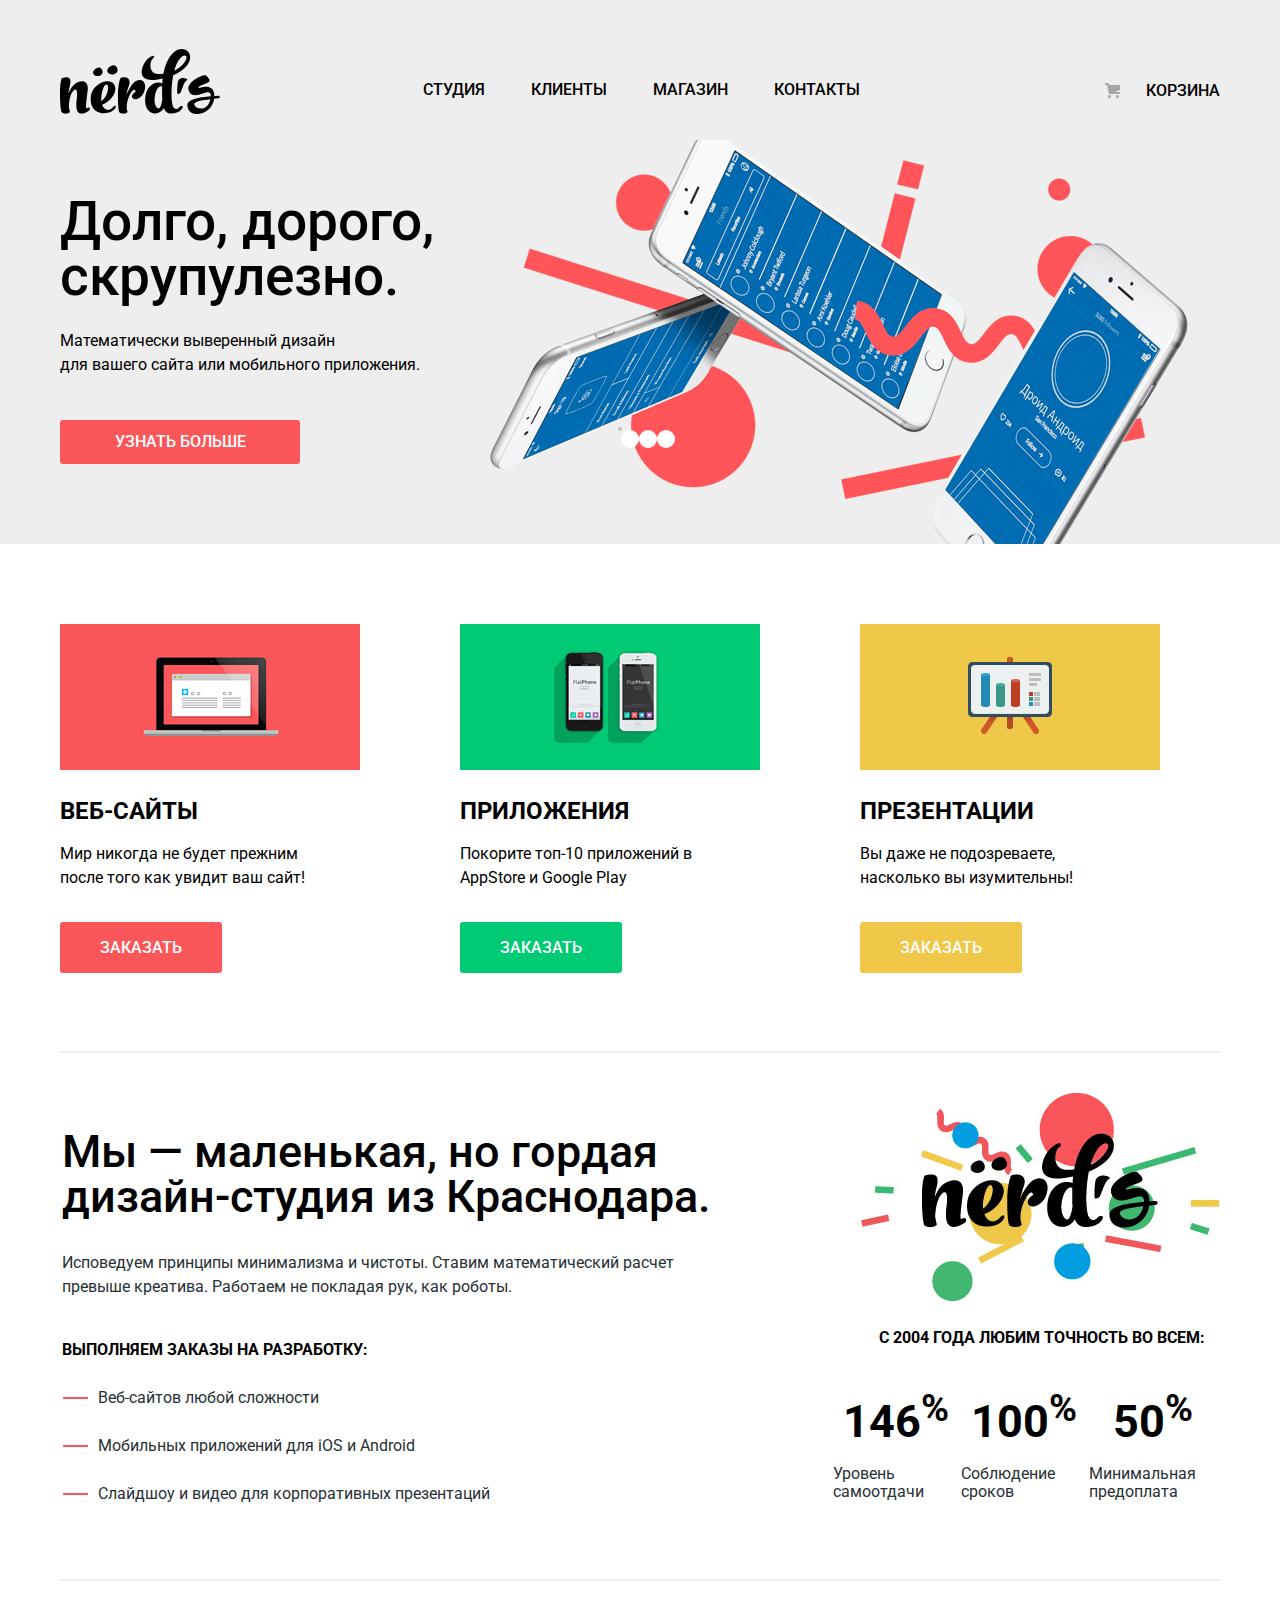
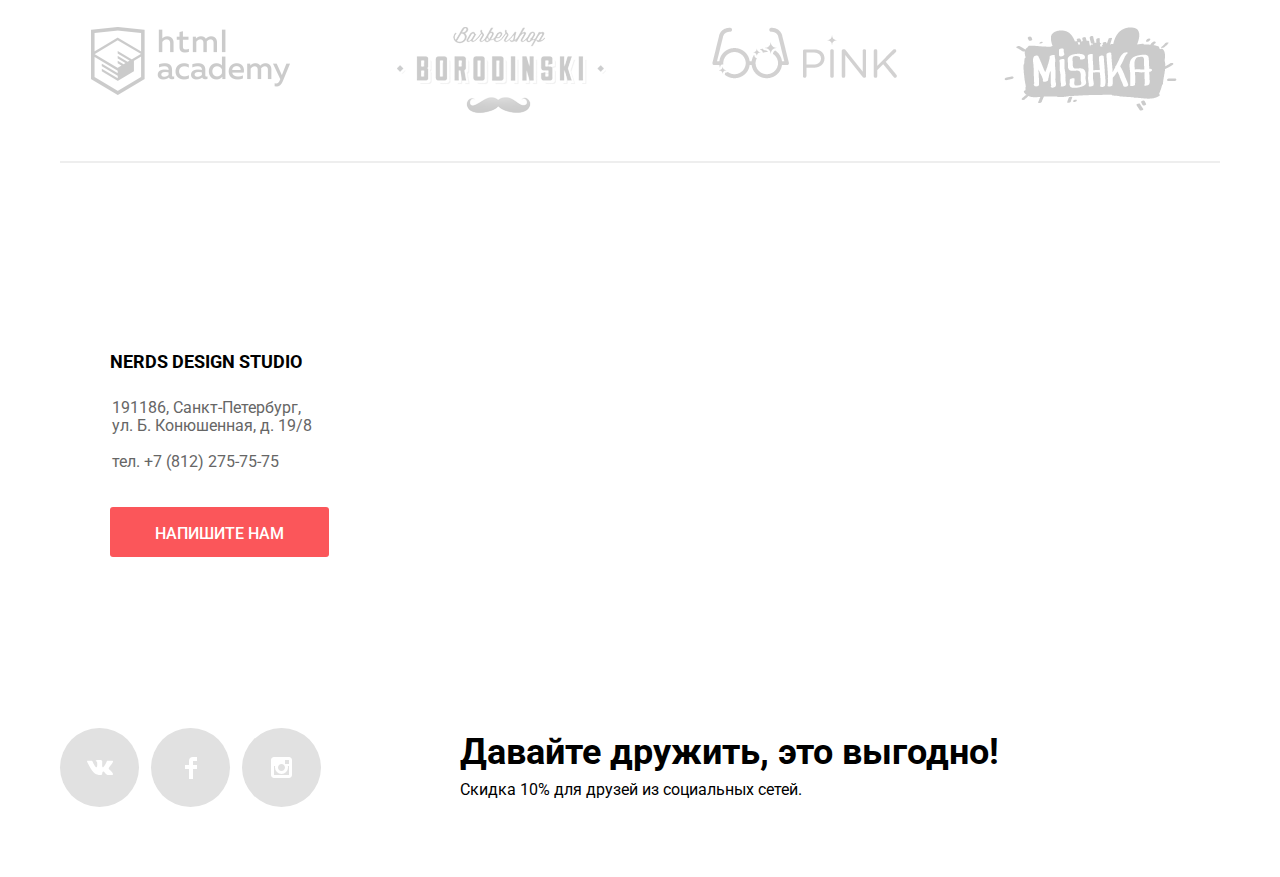
==== commit 0934577d: "на предзащиту" ====
--- a/index.html
+++ b/index.html
@@ -11,9 +11,7 @@
 	<header class="main-header">
 		<div class="container">
 		<nav class="main-navigation">
-			<a class="main-header-logo">
-			    <img src="img/nerds-logo.png" width="160" height="65" alt="Логотип Nerds">
-			</a>
+			<a class="main-header-logo"></a>
 			<ul class="navigation">
 				<li><a href="#">Студия</a></li>
 				<li><a href="#">Клиенты</a></li>
@@ -26,7 +24,7 @@
 		</nav>	
 		</div>	
 	</header>
-	<section class="slider">
+	    <section class="slider">
         <div class="container">
         <h2 class="visually-hidden">Преимущества</h2>
         <input class="visually-hidden" type="radio" id="product-1" name="toggle" checked>
@@ -55,11 +53,11 @@
           </li>
         </ul>  
         </div>
-    </section>
+        </section>
 	<main>
 		<div class="container">
 		<h1 class="visually-hidden">Дизайн-студия Нердс</h1>
-		<section class="services">
+	    <section class="services">
 		    <h2 class="visually-hidden">Услуги</h2>
 		    <div class="services-web-site">
 			<ul class="services-list">
@@ -83,7 +81,7 @@
 				</li>
 			</ul>
 			</div>	
-		</section>
+	    </section>
 		<div class="features-site">
 		<section class="features">
 			<h2 class="visually-hidden">Особенности</h2>
@@ -98,7 +96,6 @@
 		</section>
 		<div class="quality">
 			<h2 class="visually-hidden">Качество Нердса</h2>
-			<img src="img/nerds-illustration.png" width="360" height="208" alt="Логотип Нердс">
 			<table class="quality-table">
 				<caption class="about-subtitle">C 2004 года любим точность во всем:</caption>
 				<tr>
@@ -115,32 +112,34 @@
 		</div>
 		</div>	
 		<div class="sponsors">
-			<a class="htmlacademy" href="https://htmlacademy.ru/intensive/htmlcss">
-				<img src="img/logo-1-png.png" width="199" height="68" alt="Academy-партнер сайта Нердс">
+			<a class="sponsor-link" href="https://htmlacademy.ru/intensive/htmlcss">
+				<img src="img/logo-1-png-copy.png" width="199" height="68" alt="Academy-партнер сайта Нердс">
 			</a>
-			<a class="borodinski" href="#">
-			    <img src="img/logo-2-png.png" width="209" height="90" alt="Borodinski-партнер сайта Нердс">
+			<a class="sponsor-link" href="#">
+			    <img src="img/logo-2-png-copy.png" width="209" height="90" alt="Borodinski-партнер сайта Нердс">
 		    </a>
-			<a class="pink" href="#">
-			    <img src="img/logo-3-png.png" width="185" height="52" alt="Pink-партнер сайта Нердс">
+			<a class="sponsor-link" href="#">
+			    <img src="img/logo-3-png-copy.png" width="185" height="52" alt="Pink-партнер сайта Нердс">
 		    </a>
-			<a class="mishka" href="#">
-			    <img src="img/logo-4-png.png" width="173" height="84" alt="Mishka-партнер сайта Нердс">
+			<a class="sponsor-link" href="#">
+			    <img src="img/logo-4-png-copy.png" width="173" height="84" alt="Mishka-партнер сайта Нердс">
 			</a>
 		</div>
-	</div>
+	    </div>
 	</main>
 		<footer class="main-footer">
 		<div class="modal-map-contacts">
 		<div class="modal-map">
             <h2 class="visually-hidden">Как к нам добраться</h2>
-            <iframe src="https://www.google.com/maps/embed?pb=!1m18!1m12!1m3!1d1998.6037872533248!2d30.320858715770452!3d59.93871648187619!2m3!1f0!2f0!3f0!3m2!1i1024!2i768!4f13.1!3m3!1m2!1s0x4696310fca145cc1%3A0x42b32648d8238007!2z0JHQvtC70YzRiNCw0Y8g0JrQvtC90Y7RiNC10L3QvdCw0Y8g0YPQuy4sIDE5LzgsINCh0LDQvdC60YIt0J_QtdGC0LXRgNCx0YPRgNCzLCDQoNC-0YHRgdC40Y8sIDE5MTE4Ng!5e0!3m2!1sru!2spl!4v1544733332115" width="100%" height="416" frameborder="0" style="border:0" allowfullscreen></iframe>
+            <iframe src="https://www.google.com/maps/embed?pb=!1m18!1m12!1m3!1d1998.6037872533248!2d30.320858715770452!3d59.93871648187619!2m3!1f0!2f0!3f0!3m2!1i1024!2i768!4f13.1!3m3!1m2!1s0x4696310fca145cc1%3A0x42b32648d8238007!2z0JHQvtC70YzRiNCw0Y8g0JrQvtC90Y7RiNC10L3QvdCw0Y8g0YPQuy4sIDE5LzgsINCh0LDQvdC60YIt0J_QtdGC0LXRgNCx0YPRgNCzLCDQoNC-0YHRgdC40Y8sIDE5MTE4Ng!5e0!3m2!1sru!2spl!4v1544733332115" width="1500" height="416" frameborder="0" style="border:0" allowfullscreen></iframe>
         </div>  
+        <div class="container container-map">
         <div class="map-contacts" id="contacts">
-            <b>Nerds desing studio</b>
-            <p>191186,Санкт-Петербург,<br>ул.Б. Конюшенная,д. 19/8</p>
-            <p>Тел.+7(812)275-75-75</p>
+            <b>Nerds design studio</b>
+            <p>191186, Санкт-Петербург,<br>ул. Б. Конюшенная, д. 19/8</p>
+            <p>тел. +7 (812) 275-75-75</p>
             <a href="#" class="button contacts-button pop-up">Напишите нам</a>	
+        </div>
         </div>
         </div>
 		<div class="container">
@@ -170,7 +169,7 @@
         	    </p>
         		<p class="modal-description-text">
         		<label for="feedback-text" class="feedback-label">Текст письма:</label>
-        		<textarea id="feedback-text" class="feedback-field-post"placeholder="В свободном формате"></textarea>
+        		<textarea id="feedback-text" class="feedback-field-post" placeholder="В свободном формате"></textarea>
         	    </p>
         		<button class="button" type="submit">Отправить</button>
         		<button class="modal-close" type="button">Закрыть
--- a/css/style.css
+++ b/css/style.css
@@ -10,15 +10,12 @@
 input[type="checkbox"].visually-hidden,
 input[type="radio"].visually-hidden {
   position: absolute;
-
   width: 1px;
   height: 1px;
   margin: -1px;
   border: 0;
   padding: 0;
-
   white-space: nowrap;
-
   clip-path: inset(100%);
   clip: rect(0 0 0 0);
   overflow: hidden;
@@ -72,20 +69,20 @@
     line-height: 30px;
     text-align: left;
     font-weight: 700;
-    margin: 19px 0px 16px;
+    margin: 26px 0px 16px;
     text-transform: uppercase;
 }
 .services p {
 	width: 270px;
     line-height: 24px;
     font-size: 16px;
-    margin-bottom: 45px;
+    margin-bottom: 46px;
 }
 .button {
 	font: inherit;
 	font-size: 16px;
 	line-height: 18px;
-	padding: 15px 40px;
+	padding: 16px 40px;
 	border-radius: 3px;
 	text-align: center;
 	font-weight: 500;
@@ -103,11 +100,13 @@
 	background-color: #efc84a;
 }
 a.button-red:hover,
-a.slider-item-button:hover {
+a.slider-item-button:hover,
+a.contacts-button:hover {
 	background-color: #e74246;
 }
 a.button-red:active,
-a.slider-item-button:active {
+a.slider-item-button:active,
+a.contacts-button:active {
 	color: rgba(255, 255, 255, 0.3);
 	box-shadow: inset 0px 3px 0 0 rgba(0, 1, 1, 0.1);
 	background-color: #d7373b;
@@ -127,6 +126,12 @@
 	color: rgba(255, 255, 255, 0.3);
 	box-shadow: inset 0px 3px 0 0 rgba(0, 1, 1, 0.1);	
 	background-color: #e5a722;
+}
+.main-header-logo {
+    background-image: url("../img/nerds-logo.svg");
+}
+.logo-catalog:active {
+    background-image: url("../img/nerds-logo.png");
 }
 .main-navigation h1 {
 	font-size: 54px;
@@ -156,7 +161,7 @@
 	line-height: 20px;
 	font-weight: 400;
 	color: #283136;
-	padding: 10px 0 10px 0px;
+	padding: 0px 20px 20px;
 }
 .filter input:hover + label {
     color: #4d4d4d;
@@ -234,7 +239,7 @@
 	flex-wrap: wrap;
 	width: 708px;
 	margin: 0;
-	padding: 0;
+	padding: 3px;
 	padding-right: 20px;
 	padding-top: 75px;
 	align-items: flex-start;
@@ -285,7 +290,7 @@
 	margin-right: 0;
 }
 .main-footer {
-	padding:0;
+	padding-top: 80px;
 	margin-top:0;
     min-height: 217px; 
 }
@@ -303,14 +308,14 @@
 }
 .footer-social {
  	width: 261px;
- 	padding: 69px 139px 70px 0px;
+ 	padding: 62px 0px 70px 0px;
  	margin: 0;
  	margin-right: 139px;
  	min-height: 79px;
  }
 .footer-copyright {
  	width: 560px;
- 	padding: 78px 0px; 
+ 	padding: 69px 0px; 
  	margin: 0;
  	min-height: 63px;
  }
@@ -396,7 +401,7 @@
 .slider-item:nth-child(1) {
     background-image: url("../img/slide-1.png");
     background-repeat: no-repeat;
-    background-position: 94% -6px;
+    background-position: 93% -8px;
 }
 .slider-item:nth-child(2) {
     background-image: url("../img/slide-2.png");
@@ -443,7 +448,7 @@
 .slider-item p {
     max-width: 432px;
     margin: 0;
-    margin-bottom: 44px;
+    margin-bottom: 43px;
 }
 .slider-item-button {
     display: block;
@@ -548,12 +553,6 @@
 }
 .modal-close:hover {
 	background-image: red;
-}
-svg:hover path {
-	fill: #fb565a;
-}
-svg:active path {
-	fill: #ffeeee;
 }
 .modal-show {
   display: block;
@@ -599,9 +598,9 @@
     animation: shake 0.6s;
 }
 .map-contacts {
-    position: relative;
-    bottom: 51px;
-    left: 93px;
+    position: absolute;
+    bottom: 60px;
+    left: 20px;
 	margin: 0;
 	padding: 49px 50px 47px;
 	width: 319px;
@@ -610,7 +609,7 @@
 }
 .map-contacts b {
 	display: block;
-	margin: 0 0 24px;
+	margin: 0 0 22px;
 	font-weight: 700;
     font-size: 18px;
     line-height: 30px;
@@ -618,7 +617,7 @@
 }
 .map-contacts p{
 	width: 220px;
-    margin: 18px 0 0;
+    margin: 18px 2px 0;
     line-height: 18px;
     color: #666;
 }
@@ -626,36 +625,39 @@
 	display: block;
 	width: 219px;
 	height: 50px;
+    padding: 18px 40px;
     margin-top: 36px;
-
 }
 .modal-map {
 	position: relative;
-	top: 316px;
-}
-.htmlacademy img:hover {
-	background-image: url("../img/logo-1-png-copy.png");
-}
-.borodinski img:hover {
-	background-image: url(../img/logo-2-png-copy.png);
-}
-.pink img:hover {
-	background-image: url(../img/logo-3-png-copy.png);
-}
-.mishka img:hover {
-	background-image: url(../img/logo-4-png-copy.png);
-}
+}
+.container-map {
+    position: relative;
+}
+.sponsor-link:hover {
+    opacity: 1;
+}
+.sponsor-link:active {
+    opacity: .1;
+}
+.sponsor-link {
+    opacity: .2;
+}    
+
 .features-site {
 	display: flex;
 	align-items: flex-end;
-	margin: 0 auto;
-	padding: 76px 0 73px;
+    margin: 0 auto;
+    padding: 76px 2px 73px;
 	border-bottom: solid 2px #eee;
+    background-image: url(../img/nerds-illustration.png);
+    background-repeat: no-repeat;
+    background-position: right 40px;
 }
 .features b {
 	width: 650px;
 	height: 87px;
-	margin: 0;
+    margin: 0;
 	font-size: 45px;
 	line-height: 45px;
 	font-weight: 500;
@@ -663,14 +665,14 @@
 .features p {
 	width: 617px;
 	height: 40px;
+    margin: 32px 0 0;
 	line-height: 24px;
-	margin: 32px 0 0;
     color: #283136;
 }
 .features h3 {
-	margin: 38px 0 0;
     font-weight: 700;
     font-size: 16px;
+    margin: 47px 0 0;
     text-transform: uppercase;
 }
 .about-list {
@@ -687,16 +689,15 @@
 .about-subtitle {
 	font-weight: 700;
 	font-size: 16px;
+    margin-bottom: 18px;
+    margin-left: 34px;
 	text-transform: uppercase;
-	margin: 38px 0 0;
 }
 .about-options {
 	width: 208px;
     padding: 16px 0;
-    margin-top : 45px;
 	font-size: 45px;
 	line-height: 45px;
-	text-align: left;
 	font-weight: 700;
 }
 .about-param {
@@ -721,15 +722,18 @@
 }
 .catalog-filter {
 	width: 260px;
-	padding-top: 133px;
 	margin-right: 140px;
-}
-.filter-group {
+    margin-top: 284px;
+}
+.filter-group-grid {
 	margin: 35px 0 0;
     padding: 0;
 }
+.filter-group-feat {
+    margin: 10px 0 0;
+    padding: 0;
+}
 .catalog-subtitle {
-    margin-bottom: 6px;
     font-weight: 700;
     font-size: 18px;
     line-height: 30px;
@@ -738,9 +742,16 @@
 .filter-item {
 	padding: 0;
 }
+.filter-input::before {
+    width: 17px;
+    height: 17px;
+    border: solid 4px #222;
+    border-radius: 50%;
+
+}
 .filter-button {
 	width: 100%;
-    margin-top: 39px;
+    margin-top: 12px;
     background-color: #eeeeee;
     padding: 17px 40px 15px;
     font-weight: 500;
@@ -773,6 +784,7 @@
 }
 .catalog-container {
 	display: flex;
+    margin-bottom: 57px;
 }
 .web-site-templates {
 	display: flex;
@@ -782,23 +794,21 @@
 	width: 760px;
     text-align: center;
 }
-.catalog-description-sedona {
-	position: absolute;
-	left: 495px;
-	top: 874px;
+.catalog-item:hover .catalog-description {
+    display:block;
+}
+.catalog-item {
+    position: relative;
+}
+.catalog-description{
+    position: absolute;
+    left: 0;
+    bottom: 32px;
 	width: 360px;
 	height: 231px;
-    padding: 30px 80px 43px 80px;
+    padding: 26px 80px 43px 80px;
 	background-color: #eeeeee;
 	display: none;
-}
-.pop-up-sedona:hover .catalog-description-sedona,
-.pop-up-pink:hover .catalog-description-pink,
-.pop-up-barbershop:hover .catalog-description-barbershop, 
-.pop-up-mishka:hover .catalog-description-mishka, 
-.pop-up-aplus:hover .catalog-description-aplus, 
-.pop-up-kvast:hover .catalog-description-kvast  {
-  display: block;
 }
 .product-name {
     font-size: 17px;
@@ -808,11 +818,12 @@
     color: #000000;
 }
 .product-info {
+    width: 202px;
     font-size: 16px;
     line-height: 18px;
     font-weight: 400;
-    margin-top: 20px;
-    margin-bottom: 25px;
+    margin-top: 14px;
+    margin-bottom: 44px;
     color: #666666;
 }
 .price {
@@ -824,54 +835,3 @@
     color: #ffffff;
     border-radius: 3px;
 }
-.catalog-description-pink {
-    position: absolute;
-    right: 94px;
-    top: 874px;
-    width: 360px;
-    height: 231px;
-    padding: 30px 80px 43px 80px;
-    background-color: #eeeeee;
-    display: none;
-}
-.catalog-description-barbershop {
-    position: absolute;
-    left: 495px;
-    top: 1523px;
-    width: 360px;
-    height: 231px;
-    padding: 30px 80px 43px 80px;
-    background-color: #eeeeee;
-    display: none;
-}
-.catalog-description-mishka {
-    position: absolute;
-    right: 94px;
-    top: 1523px;
-    width: 360px;
-    height: 231px;
-    padding: 30px 80px 43px 80px;
-    background-color: #eeeeee;
-    display: none;
-}
-.catalog-description-aplus {
-    position: absolute;
-    right: 494px;
-    top: 2172px;
-    width: 360px;
-    height: 231px;
-    padding: 30px 80px 43px 80px;
-    background-color: #eeeeee;
-    display: none;
-    
-}
-.catalog-description-kvast {
-    position: absolute;
-    right: 94px;
-    top: 2172px;
-    width: 360px;
-    height: 231px;
-    padding: 30px 80px 43px 80px;
-    background-color: #eeeeee;
-    display: none;
-}